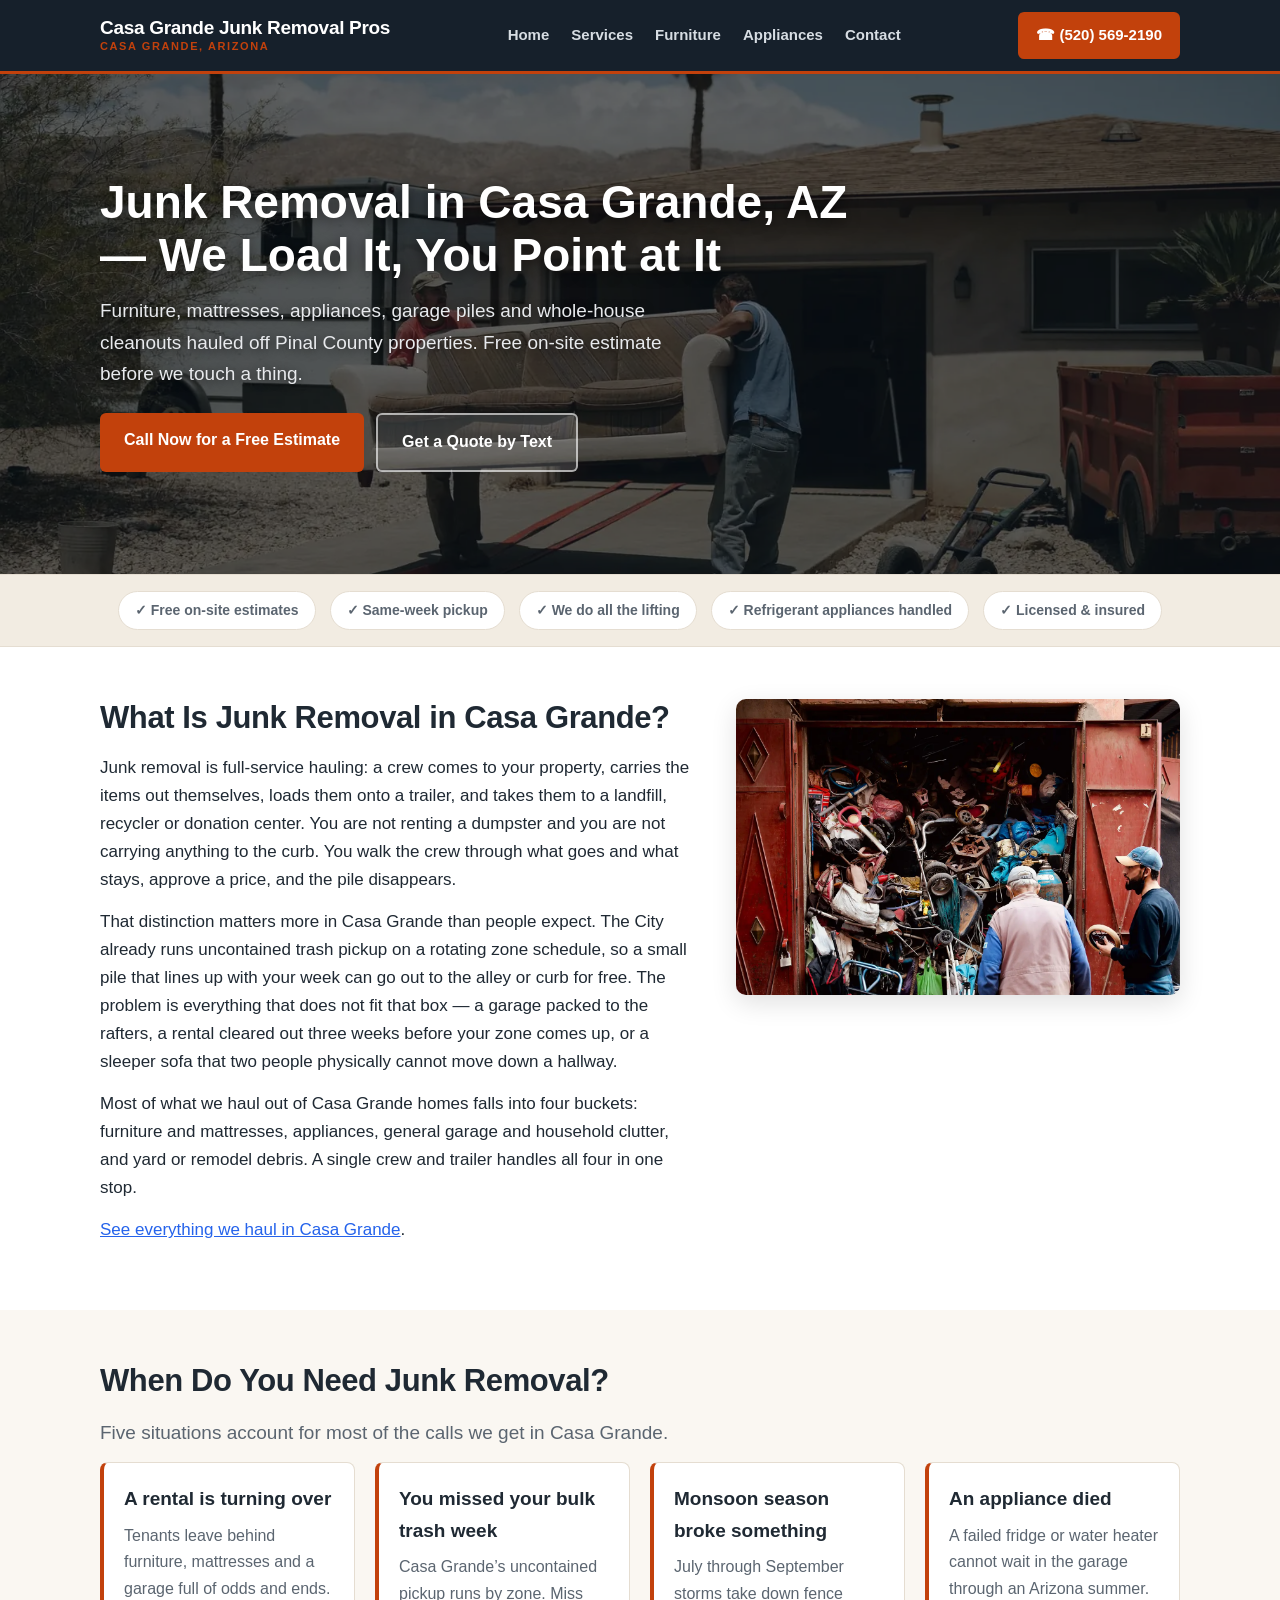
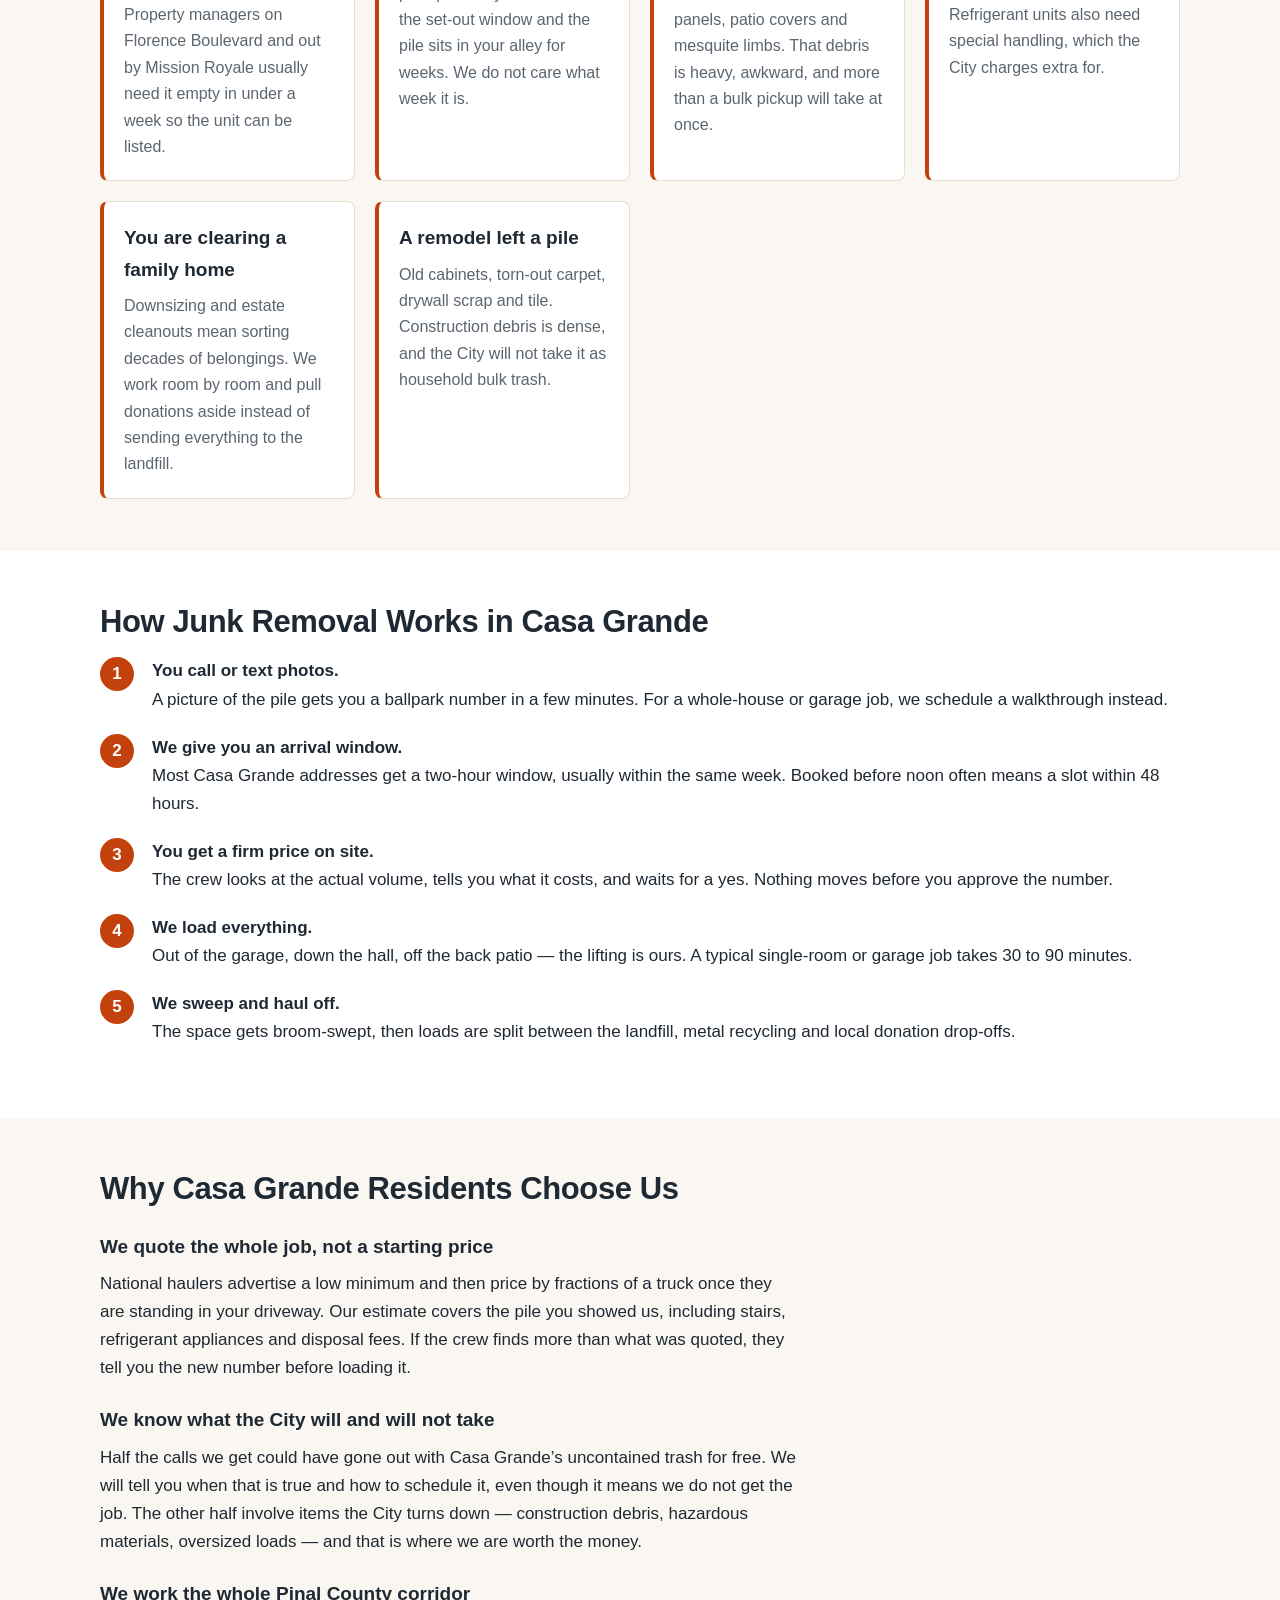
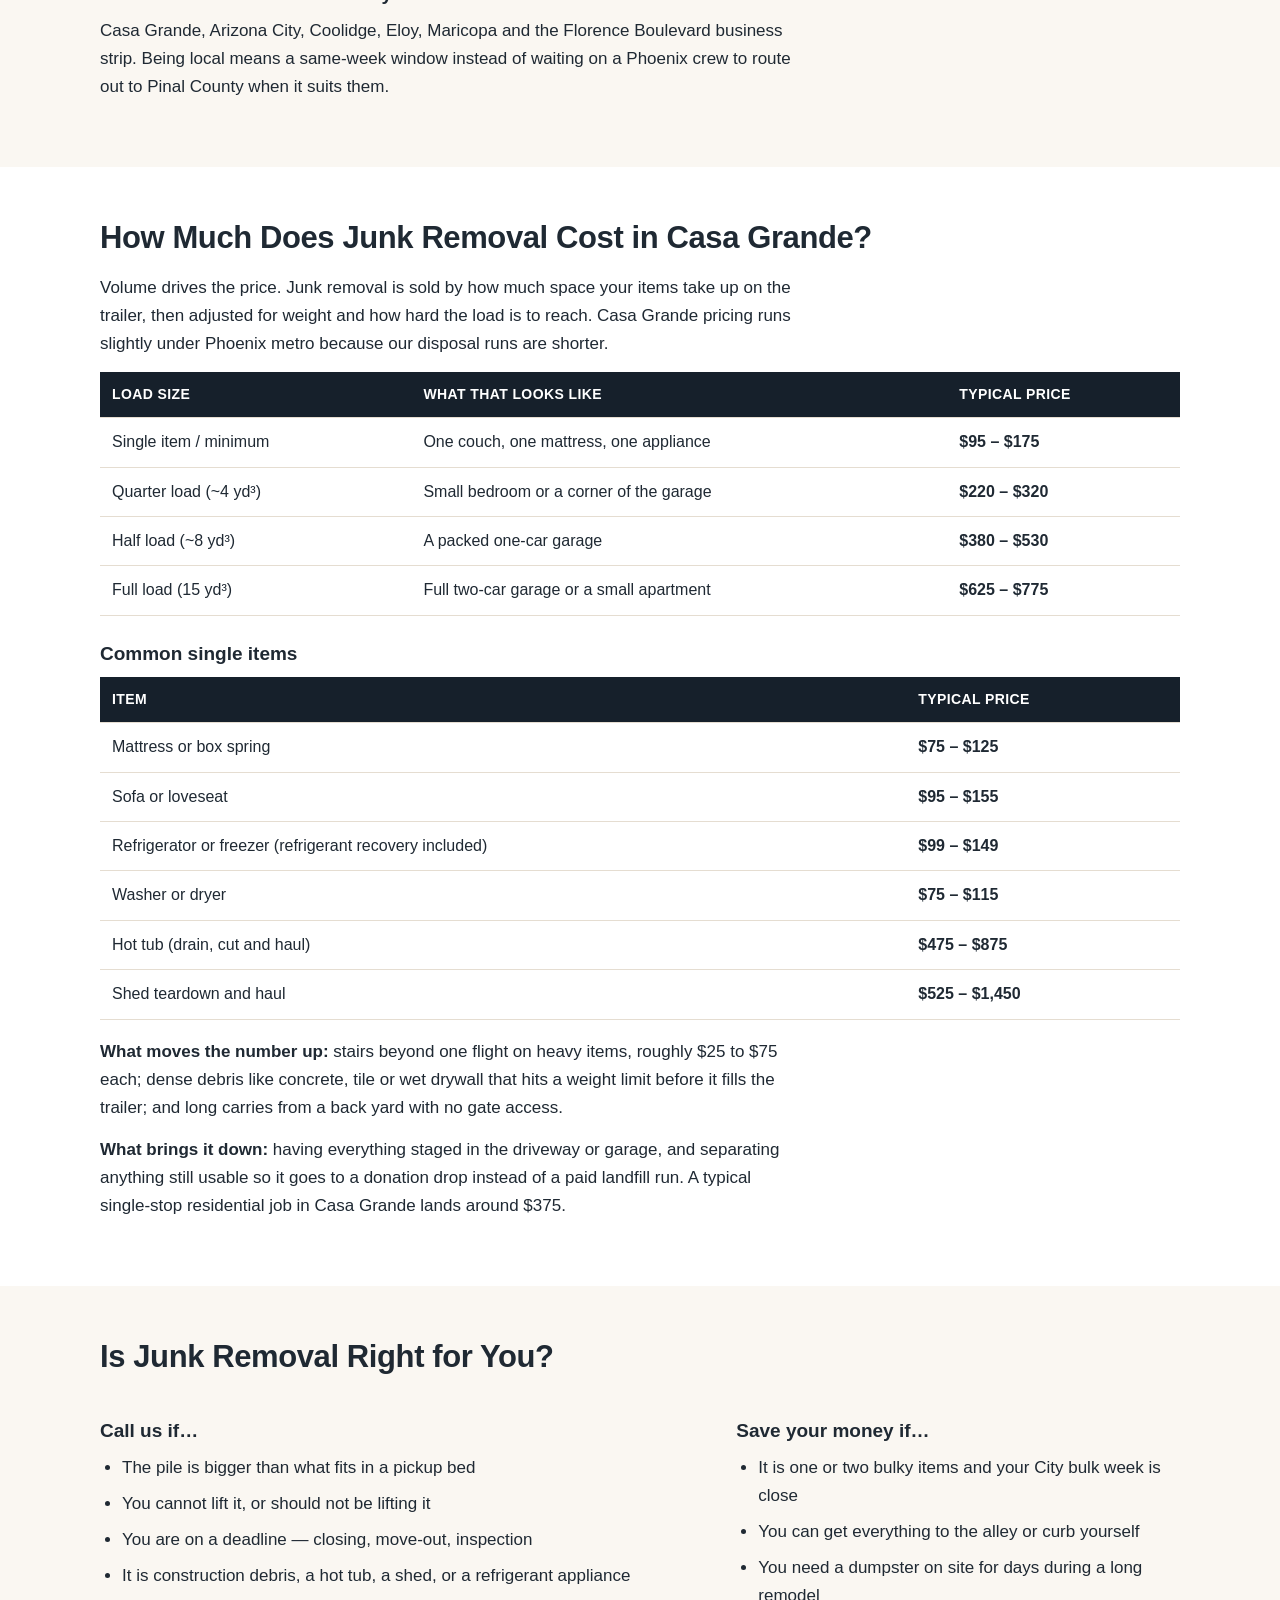
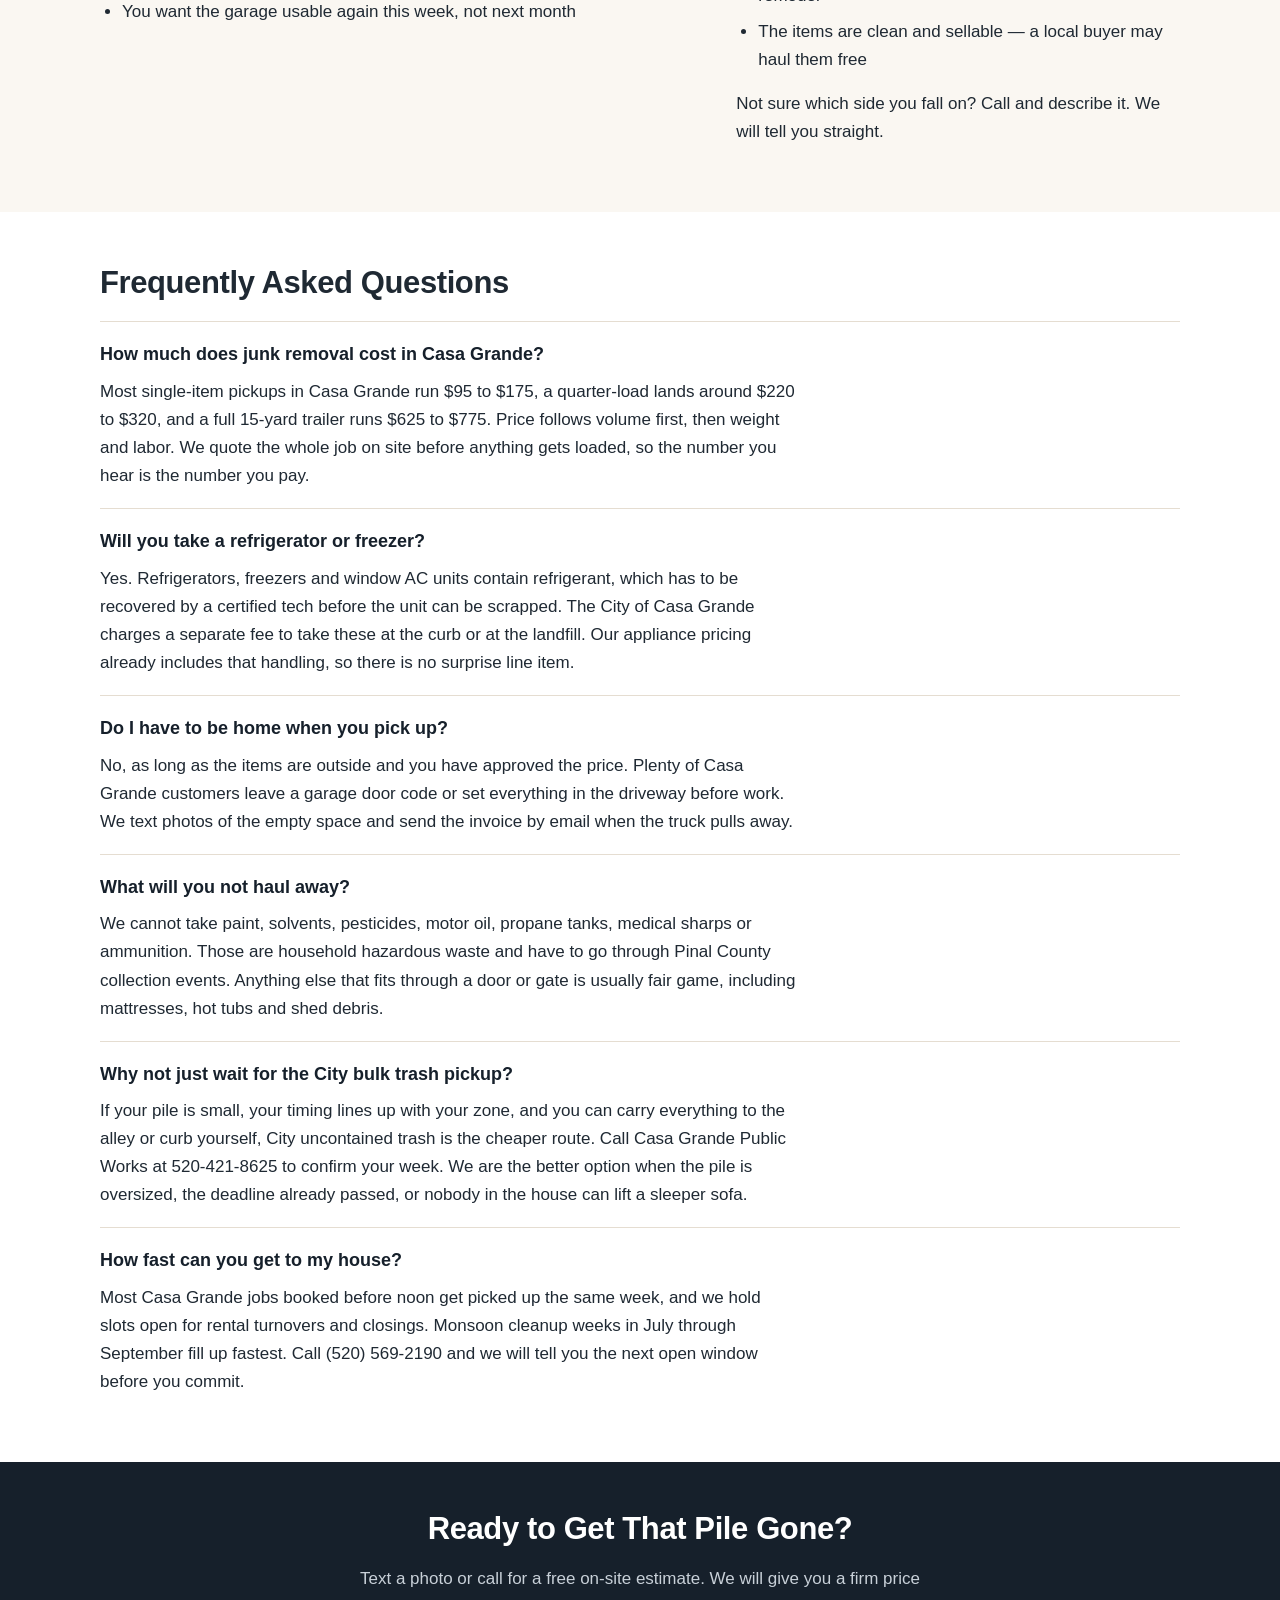
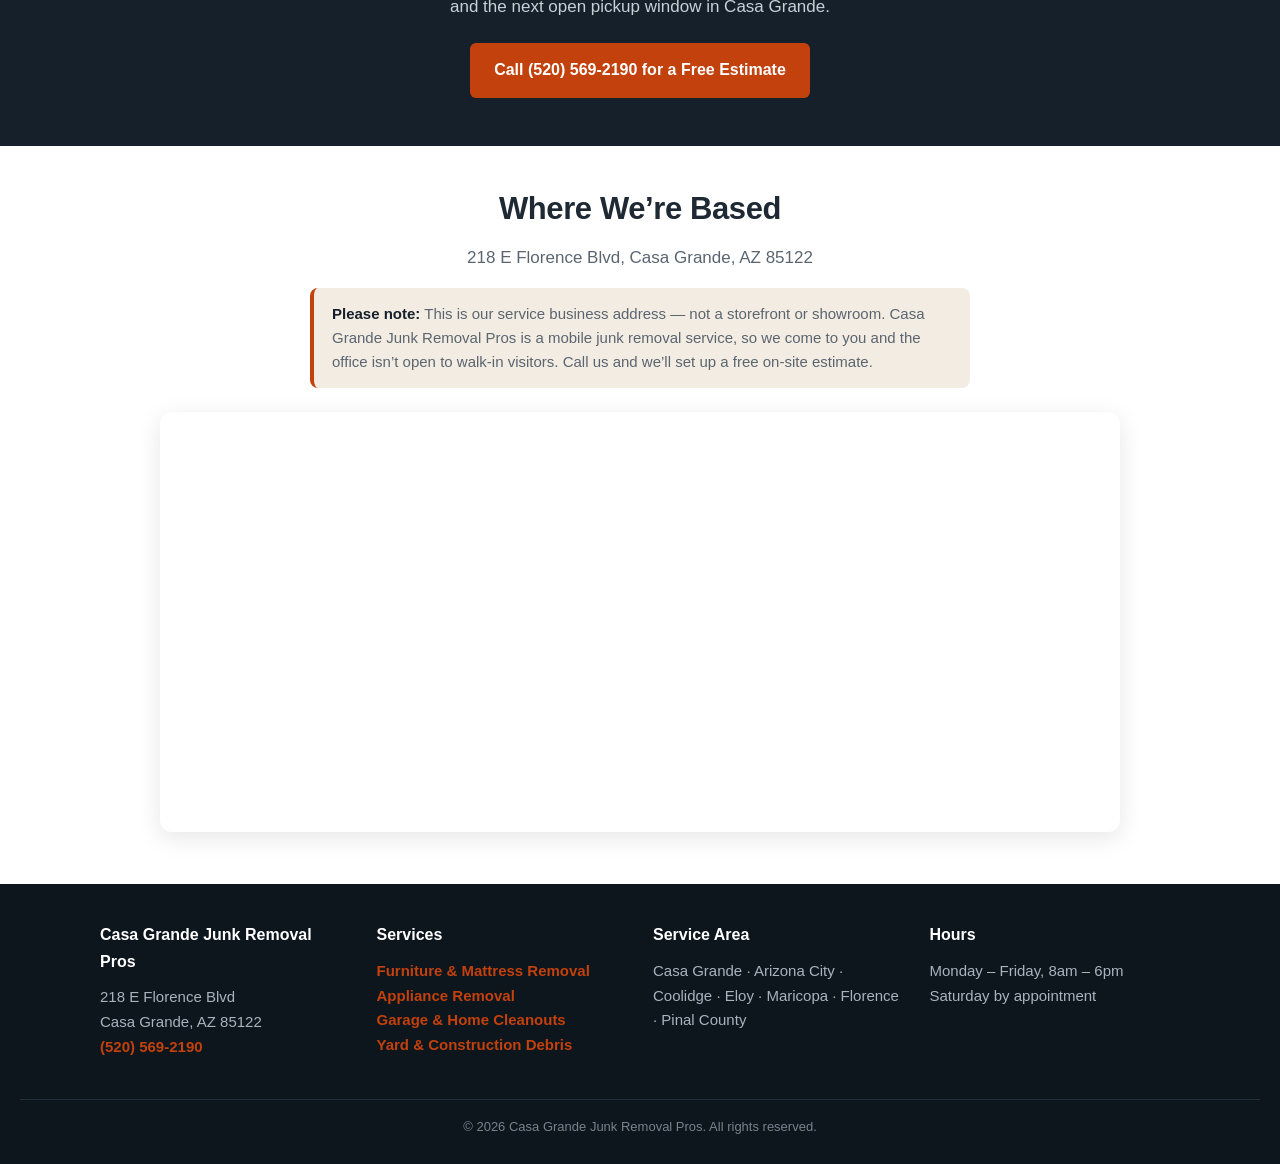
==== index.html @ 21211e2a "Initial site build: junk removal Casa Grande, AZ" ====
<!DOCTYPE html>
<html lang="en">
<head>
<meta charset="utf-8">
<meta name="viewport" content="width=device-width, initial-scale=1">
<title>Junk Removal in Casa Grande, AZ | Same-Week Pickup</title>
<meta name="description" content="Junk removal in Casa Grande, AZ. Furniture, mattresses, appliances and full cleanouts hauled away with free on-site estimates. Call (520) 569-2190.">
<link rel="canonical" href="https://junkremovalcasagrande.com/">
<link rel="stylesheet" href="styles.css">
<script type="application/ld+json">
{"@context":"https://schema.org","@type":"LocalBusiness","name":"Casa Grande Junk Removal Pros","telephone":"(520) 569-2190","address":{"@type":"PostalAddress","streetAddress":"218 E Florence Blvd","addressLocality":"Casa Grande","addressRegion":"AZ","postalCode":"85122","addressCountry":"US"},"areaServed":"Casa Grande, AZ","description":"Junk removal in Casa Grande, AZ","openingHours":"Mo-Fr 08:00-18:00"}
</script>
<script type="application/ld+json">
{"@context":"https://schema.org","@type":"FAQPage","mainEntity":[
{"@type":"Question","name":"How much does junk removal cost in Casa Grande?","acceptedAnswer":{"@type":"Answer","text":"Most single-item pickups in Casa Grande run $95 to $175, a quarter-load lands around $220 to $320, and a full 15-yard trailer runs $625 to $775. Price follows volume first, then weight and labor. We quote the whole job on site before anything gets loaded, so the number you hear is the number you pay."}},
{"@type":"Question","name":"Will you take a refrigerator or freezer?","acceptedAnswer":{"@type":"Answer","text":"Yes. Refrigerators, freezers and window AC units contain refrigerant, which has to be recovered by a certified tech before the unit can be scrapped. The City of Casa Grande charges a separate fee to take these at the curb or at the landfill. Our appliance pricing already includes that handling, so there is no surprise line item."}},
{"@type":"Question","name":"Do I have to be home when you pick up?","acceptedAnswer":{"@type":"Answer","text":"No, as long as the items are outside and you have approved the price. Plenty of Casa Grande customers leave a garage door code or set everything in the driveway before work. We text photos of the empty space and send the invoice by email when the truck pulls away."}},
{"@type":"Question","name":"What will you not haul away?","acceptedAnswer":{"@type":"Answer","text":"We cannot take paint, solvents, pesticides, motor oil, propane tanks, medical sharps or ammunition. Those are household hazardous waste and have to go through Pinal County collection events. Anything else that fits through a door or gate is usually fair game, including mattresses, hot tubs and shed debris."}},
{"@type":"Question","name":"Why not just wait for the City bulk trash pickup?","acceptedAnswer":{"@type":"Answer","text":"If your pile is small, your timing lines up with your zone, and you can carry everything to the alley or curb yourself, City uncontained trash is the cheaper route. Call Casa Grande Public Works at 520-421-8625 to confirm your week. We are the better option when the pile is oversized, the deadline already passed, or nobody in the house can lift a sleeper sofa."}},
{"@type":"Question","name":"How fast can you get to my house?","acceptedAnswer":{"@type":"Answer","text":"Most Casa Grande jobs booked before noon get picked up the same week, and we hold slots open for rental turnovers and closings. Monsoon cleanup weeks in July through September fill up fastest. Call (520) 569-2190 and we will tell you the next open window before you commit."}}
]}
</script>
</head>
<body>

<nav class="nav">
  <div class="nav-in">
    <a class="brand" href="/">Casa Grande Junk Removal Pros<span>Casa Grande, Arizona</span></a>
    <div class="nav-links">
      <a href="/">Home</a>
      <a href="services.html">Services</a>
      <a href="furniture-removal-casa-grande.html">Furniture</a>
      <a href="appliance-removal-casa-grande.html">Appliances</a>
      <a href="contact.html">Contact</a>
    </div>
    <a class="nav-call" href="tel:+15205692190">&#9742; (520) 569-2190</a>
  </div>
</nav>

<div class="hero">
  <img src="junk-removal-casa-grande-hero.webp" alt="Junk removal crew loading a sofa in Casa Grande, AZ" width="1600" height="900">
  <div class="hero-copy">
    <div class="wrap">
      <h1>Junk Removal in Casa Grande, AZ &mdash; We Load It, You Point at It</h1>
      <p>Furniture, mattresses, appliances, garage piles and whole-house cleanouts hauled off Pinal County properties. Free on-site estimate before we touch a thing.</p>
      <div class="hero-btns">
        <a class="btn btn-p" href="tel:+15205692190">Call Now for a Free Estimate</a>
        <a class="btn btn-s" href="contact.html">Get a Quote by Text</a>
      </div>
    </div>
  </div>
</div>

<div class="band">
  <div class="wrap">
    <span class="chip">&#10003; Free on-site estimates</span>
    <span class="chip">&#10003; Same-week pickup</span>
    <span class="chip">&#10003; We do all the lifting</span>
    <span class="chip">&#10003; Refrigerant appliances handled</span>
    <span class="chip">&#10003; Licensed &amp; insured</span>
  </div>
</div>

<section>
  <div class="wrap">
    <div class="split">
      <div>
        <h2>What Is Junk Removal in Casa Grande?</h2>
        <p>Junk removal is full-service hauling: a crew comes to your property, carries the items out themselves, loads them onto a trailer, and takes them to a landfill, recycler or donation center. You are not renting a dumpster and you are not carrying anything to the curb. You walk the crew through what goes and what stays, approve a price, and the pile disappears.</p>
        <p>That distinction matters more in Casa Grande than people expect. The City already runs uncontained trash pickup on a rotating zone schedule, so a small pile that lines up with your week can go out to the alley or curb for free. The problem is everything that does not fit that box &mdash; a garage packed to the rafters, a rental cleared out three weeks before your zone comes up, or a sleeper sofa that two people physically cannot move down a hallway.</p>
        <p>Most of what we haul out of Casa Grande homes falls into four buckets: furniture and mattresses, appliances, general garage and household clutter, and yard or remodel debris. A single crew and trailer handles all four in one stop.</p>
        <p><a href="services.html" style="color: #2563eb; text-decoration: underline;">See everything we haul in Casa Grande</a>.</p>
      </div>
      <img src="junk-hauling-crew-casa-grande.webp" alt="Junk hauling crew clearing stored items in Casa Grande" width="1400" height="933" loading="lazy">
    </div>
  </div>
</section>

<section class="alt">
  <div class="wrap">
    <h2>When Do You Need Junk Removal?</h2>
    <p class="lede">Five situations account for most of the calls we get in Casa Grande.</p>
    <div class="cards">
      <div class="card">
        <h3>A rental is turning over</h3>
        <p>Tenants leave behind furniture, mattresses and a garage full of odds and ends. Property managers on Florence Boulevard and out by Mission Royale usually need it empty in under a week so the unit can be listed.</p>
      </div>
      <div class="card">
        <h3>You missed your bulk trash week</h3>
        <p>Casa Grande&rsquo;s uncontained pickup runs by zone. Miss the set-out window and the pile sits in your alley for weeks. We do not care what week it is.</p>
      </div>
      <div class="card">
        <h3>Monsoon season broke something</h3>
        <p>July through September storms take down fence panels, patio covers and mesquite limbs. That debris is heavy, awkward, and more than a bulk pickup will take at once.</p>
      </div>
      <div class="card">
        <h3>An appliance died</h3>
        <p>A failed fridge or water heater cannot wait in the garage through an Arizona summer. Refrigerant units also need special handling, which the City charges extra for.</p>
      </div>
      <div class="card">
        <h3>You are clearing a family home</h3>
        <p>Downsizing and estate cleanouts mean sorting decades of belongings. We work room by room and pull donations aside instead of sending everything to the landfill.</p>
      </div>
      <div class="card">
        <h3>A remodel left a pile</h3>
        <p>Old cabinets, torn-out carpet, drywall scrap and tile. Construction debris is dense, and the City will not take it as household bulk trash.</p>
      </div>
    </div>
  </div>
</section>

<section>
  <div class="wrap">
    <h2>How Junk Removal Works in Casa Grande</h2>
    <ol class="steps">
      <li><b>You call or text photos.</b> A picture of the pile gets you a ballpark number in a few minutes. For a whole-house or garage job, we schedule a walkthrough instead.</li>
      <li><b>We give you an arrival window.</b> Most Casa Grande addresses get a two-hour window, usually within the same week. Booked before noon often means a slot within 48 hours.</li>
      <li><b>You get a firm price on site.</b> The crew looks at the actual volume, tells you what it costs, and waits for a yes. Nothing moves before you approve the number.</li>
      <li><b>We load everything.</b> Out of the garage, down the hall, off the back patio &mdash; the lifting is ours. A typical single-room or garage job takes 30 to 90 minutes.</li>
      <li><b>We sweep and haul off.</b> The space gets broom-swept, then loads are split between the landfill, metal recycling and local donation drop-offs.</li>
    </ol>
  </div>
</section>

<section class="alt">
  <div class="wrap">
    <h2>Why Casa Grande Residents Choose Us</h2>
    <h3>We quote the whole job, not a starting price</h3>
    <p>National haulers advertise a low minimum and then price by fractions of a truck once they are standing in your driveway. Our estimate covers the pile you showed us, including stairs, refrigerant appliances and disposal fees. If the crew finds more than what was quoted, they tell you the new number before loading it.</p>
    <h3>We know what the City will and will not take</h3>
    <p>Half the calls we get could have gone out with Casa Grande&rsquo;s uncontained trash for free. We will tell you when that is true and how to schedule it, even though it means we do not get the job. The other half involve items the City turns down &mdash; construction debris, hazardous materials, oversized loads &mdash; and that is where we are worth the money.</p>
    <h3>We work the whole Pinal County corridor</h3>
    <p>Casa Grande, Arizona City, Coolidge, Eloy, Maricopa and the Florence Boulevard business strip. Being local means a same-week window instead of waiting on a Phoenix crew to route out to Pinal County when it suits them.</p>
  </div>
</section>

<section>
  <div class="wrap">
    <h2>How Much Does Junk Removal Cost in Casa Grande?</h2>
    <p>Volume drives the price. Junk removal is sold by how much space your items take up on the trailer, then adjusted for weight and how hard the load is to reach. Casa Grande pricing runs slightly under Phoenix metro because our disposal runs are shorter.</p>
    <table class="price">
      <tr><th>Load size</th><th>What that looks like</th><th>Typical price</th></tr>
      <tr><td>Single item / minimum</td><td>One couch, one mattress, one appliance</td><td>$95 &ndash; $175</td></tr>
      <tr><td>Quarter load (~4 yd&sup3;)</td><td>Small bedroom or a corner of the garage</td><td>$220 &ndash; $320</td></tr>
      <tr><td>Half load (~8 yd&sup3;)</td><td>A packed one-car garage</td><td>$380 &ndash; $530</td></tr>
      <tr><td>Full load (15 yd&sup3;)</td><td>Full two-car garage or a small apartment</td><td>$625 &ndash; $775</td></tr>
    </table>
    <h3>Common single items</h3>
    <table class="price">
      <tr><th>Item</th><th>Typical price</th></tr>
      <tr><td>Mattress or box spring</td><td>$75 &ndash; $125</td></tr>
      <tr><td>Sofa or loveseat</td><td>$95 &ndash; $155</td></tr>
      <tr><td>Refrigerator or freezer (refrigerant recovery included)</td><td>$99 &ndash; $149</td></tr>
      <tr><td>Washer or dryer</td><td>$75 &ndash; $115</td></tr>
      <tr><td>Hot tub (drain, cut and haul)</td><td>$475 &ndash; $875</td></tr>
      <tr><td>Shed teardown and haul</td><td>$525 &ndash; $1,450</td></tr>
    </table>
    <p><b>What moves the number up:</b> stairs beyond one flight on heavy items, roughly $25 to $75 each; dense debris like concrete, tile or wet drywall that hits a weight limit before it fills the trailer; and long carries from a back yard with no gate access.</p>
    <p><b>What brings it down:</b> having everything staged in the driveway or garage, and separating anything still usable so it goes to a donation drop instead of a paid landfill run. A typical single-stop residential job in Casa Grande lands around $375.</p>
  </div>
</section>

<section class="alt">
  <div class="wrap">
    <h2>Is Junk Removal Right for You?</h2>
    <div class="split">
      <div>
        <h3>Call us if&hellip;</h3>
        <ul>
          <li>The pile is bigger than what fits in a pickup bed</li>
          <li>You cannot lift it, or should not be lifting it</li>
          <li>You are on a deadline &mdash; closing, move-out, inspection</li>
          <li>It is construction debris, a hot tub, a shed, or a refrigerant appliance</li>
          <li>You want the garage usable again this week, not next month</li>
        </ul>
      </div>
      <div>
        <h3>Save your money if&hellip;</h3>
        <ul>
          <li>It is one or two bulky items and your City bulk week is close</li>
          <li>You can get everything to the alley or curb yourself</li>
          <li>You need a dumpster on site for days during a long remodel</li>
          <li>The items are clean and sellable &mdash; a local buyer may haul them free</li>
        </ul>
        <p>Not sure which side you fall on? Call and describe it. We will tell you straight.</p>
      </div>
    </div>
  </div>
</section>

<section>
  <div class="wrap">
    <h2>Frequently Asked Questions</h2>

    <div class="faq">
      <h3>How much does junk removal cost in Casa Grande?</h3>
      <p>Most single-item pickups in Casa Grande run $95 to $175, a quarter-load lands around $220 to $320, and a full 15-yard trailer runs $625 to $775. Price follows volume first, then weight and labor. We quote the whole job on site before anything gets loaded, so the number you hear is the number you pay.</p>
    </div>

    <div class="faq">
      <h3>Will you take a refrigerator or freezer?</h3>
      <p>Yes. Refrigerators, freezers and window AC units contain refrigerant, which has to be recovered by a certified tech before the unit can be scrapped. The City of Casa Grande charges a separate fee to take these at the curb or at the landfill. Our appliance pricing already includes that handling, so there is no surprise line item.</p>
    </div>

    <div class="faq">
      <h3>Do I have to be home when you pick up?</h3>
      <p>No, as long as the items are outside and you have approved the price. Plenty of Casa Grande customers leave a garage door code or set everything in the driveway before work. We text photos of the empty space and send the invoice by email when the truck pulls away.</p>
    </div>

    <div class="faq">
      <h3>What will you not haul away?</h3>
      <p>We cannot take paint, solvents, pesticides, motor oil, propane tanks, medical sharps or ammunition. Those are household hazardous waste and have to go through Pinal County collection events. Anything else that fits through a door or gate is usually fair game, including mattresses, hot tubs and shed debris.</p>
    </div>

    <div class="faq">
      <h3>Why not just wait for the City bulk trash pickup?</h3>
      <p>If your pile is small, your timing lines up with your zone, and you can carry everything to the alley or curb yourself, City uncontained trash is the cheaper route. Call Casa Grande Public Works at 520-421-8625 to confirm your week. We are the better option when the pile is oversized, the deadline already passed, or nobody in the house can lift a sleeper sofa.</p>
    </div>

    <div class="faq">
      <h3>How fast can you get to my house?</h3>
      <p>Most Casa Grande jobs booked before noon get picked up the same week, and we hold slots open for rental turnovers and closings. Monsoon cleanup weeks in July through September fill up fastest. Call (520) 569-2190 and we will tell you the next open window before you commit.</p>
    </div>
  </div>
</section>

<div class="cta">
  <h2>Ready to Get That Pile Gone?</h2>
  <p>Text a photo or call for a free on-site estimate. We will give you a firm price and the next open pickup window in Casa Grande.</p>
  <a class="btn btn-p" href="tel:+15205692190">Call (520) 569-2190 for a Free Estimate</a>
</div>

<!-- MAP / LOCATION -->
<section style="padding-top:44px;">
  <div class="wrap" style="text-align:center;">
    <h2>Where We&rsquo;re Based</h2>
    <p style="color:#5b6570;margin:0 auto 16px;">218 E Florence Blvd, Casa Grande, AZ 85122</p>
    <p class="note"><strong style="color:#16202b;">Please note:</strong> This is our service business address &mdash; not a storefront or showroom. Casa Grande Junk Removal Pros is a mobile junk removal service, so we come to you and the office isn&rsquo;t open to walk-in visitors. Call us and we&rsquo;ll set up a free on-site estimate.</p>
    <div class="mapbox">
      <iframe title="Map to Casa Grande Junk Removal Pros service address, 218 E Florence Blvd, Casa Grande, AZ 85122" src="https://www.google.com/maps?q=218%20E%20Florence%20Blvd%2C%20Casa%20Grande%2C%20AZ%2085122&amp;output=embed" width="100%" height="420" style="border:0; display:block;" loading="lazy" referrerpolicy="no-referrer-when-downgrade" allowfullscreen></iframe>
    </div>
  </div>
</section>

<!-- FOOTER -->
<footer>
  <div class="wrap">
    <div>
      <h4>Casa Grande Junk Removal Pros</h4>
      <p>218 E Florence Blvd<br>Casa Grande, AZ 85122<br><a href="tel:+15205692190">(520) 569-2190</a></p>
    </div>
    <div>
      <h4>Services</h4>
      <p><a href="furniture-removal-casa-grande.html">Furniture &amp; Mattress Removal</a><br>
      <a href="appliance-removal-casa-grande.html">Appliance Removal</a><br>
      <a href="garage-cleanout-casa-grande.html">Garage &amp; Home Cleanouts</a><br>
      <a href="yard-debris-removal-casa-grande.html">Yard &amp; Construction Debris</a></p>
    </div>
    <div>
      <h4>Service Area</h4>
      <p>Casa Grande &middot; Arizona City &middot; Coolidge &middot; Eloy &middot; Maricopa &middot; Florence &middot; Pinal County</p>
    </div>
    <div>
      <h4>Hours</h4>
      <p>Monday &ndash; Friday, 8am &ndash; 6pm<br>Saturday by appointment</p>
    </div>
  </div>
  <div class="copy">&copy; 2026 Casa Grande Junk Removal Pros. All rights reserved.</div>
</footer>

</body>
</html>
---- styles.css ----
:root{
  --ink:#16202b; --ink-2:#0d151d; --sand:#faf7f2; --sand-2:#f2ece2;
  --rust:#c2410c; --rust-dk:#9a3412; --sage:#4d7c0f;
  --text:#1f2933; --muted:#5b6570; --line:#e5ddd1; --white:#fff;
}
*{box-sizing:border-box;margin:0;padding:0}
html{scroll-behavior:auto}
body{font-family:"Segoe UI",Roboto,-apple-system,Helvetica,Arial,sans-serif;color:var(--text);background:var(--white);line-height:1.65;font-size:17px}
img{max-width:100%;height:auto;display:block}
a{color:inherit}
.wrap{max-width:1120px;margin:0 auto;padding:0 20px}

/* NAV */
.nav{position:sticky;top:0;z-index:50;background:var(--ink);border-bottom:3px solid var(--rust)}
.nav-in{max-width:1120px;margin:0 auto;padding:12px 20px;display:flex;align-items:center;justify-content:space-between;gap:16px;flex-wrap:wrap}
.brand{color:#fff;font-weight:800;font-size:19px;letter-spacing:-.3px;text-decoration:none;line-height:1.2}
.brand span{color:var(--rust);display:block;font-size:11px;font-weight:600;letter-spacing:1.6px;text-transform:uppercase}
.nav-links{display:flex;gap:22px;flex-wrap:wrap}
.nav-links a{color:#d7dde3;text-decoration:none;font-size:15px;font-weight:600}
.nav-links a:hover{color:var(--rust)}
.nav-call{background:var(--rust);color:#fff;text-decoration:none;font-weight:800;padding:11px 18px;border-radius:6px;font-size:15px;white-space:nowrap}

/* HERO */
.hero{position:relative;background:var(--ink-2);overflow:hidden}
.hero>img{position:absolute;inset:0;width:100%;height:100%;object-fit:cover;opacity:.40}
.hero-copy{position:relative;z-index:1;display:flex;align-items:center;min-height:clamp(340px,42vw,500px);padding:44px 0}
.hero-copy .wrap{width:100%}
.hero h1{color:#fff;font-size:clamp(28px,4.6vw,46px);line-height:1.15;font-weight:800;max-width:760px;text-shadow:0 2px 14px rgba(0,0,0,.6)}
.hero p{color:#e8eaed;font-size:clamp(16px,2vw,19px);max-width:620px;margin-top:14px;text-shadow:0 2px 10px rgba(0,0,0,.6)}
.hero-btns{margin-top:24px;display:flex;gap:12px;flex-wrap:wrap}
.btn{display:inline-block;text-decoration:none;font-weight:800;padding:14px 24px;border-radius:6px;font-size:16px}
.btn-p{background:var(--rust);color:#fff}
.btn-s{background:rgba(255,255,255,.14);color:#fff;border:2px solid rgba(255,255,255,.6)}

/* BANDS */
.band{background:var(--sand-2);border-top:1px solid var(--line);border-bottom:1px solid var(--line)}
.band .wrap{display:flex;gap:14px;flex-wrap:wrap;justify-content:center;padding:16px 20px}
.chip{background:#fff;border:1px solid var(--line);border-radius:20px;padding:7px 16px;font-size:14px;font-weight:600;color:var(--muted)}

section{padding:52px 0}
section.alt{background:var(--sand)}
h2{font-size:clamp(23px,3vw,31px);font-weight:800;line-height:1.25;margin-bottom:16px;letter-spacing:-.4px}
h3{font-size:19px;font-weight:700;margin:22px 0 8px}
p{margin-bottom:14px;max-width:74ch}
ul{margin:0 0 16px 22px}
li{margin-bottom:8px}
.lede{font-size:19px;color:var(--muted)}

.split{display:grid;grid-template-columns:1.15fr .85fr;gap:36px;align-items:start}
.split img{border-radius:10px;box-shadow:0 8px 26px rgba(0,0,0,.12)}

.cards{display:grid;grid-template-columns:repeat(auto-fit,minmax(255px,1fr));gap:20px;margin-top:8px}
.card{background:#fff;border:1px solid var(--line);border-left:4px solid var(--rust);border-radius:8px;padding:20px}
.card h3{margin-top:0}
.card p{margin-bottom:0;font-size:16px;color:var(--muted)}

.steps{counter-reset:s;list-style:none;margin:0}
.steps li{counter-increment:s;position:relative;padding-left:52px;margin-bottom:20px}
.steps li::before{content:counter(s);position:absolute;left:0;top:0;width:34px;height:34px;background:var(--rust);color:#fff;border-radius:50%;display:flex;align-items:center;justify-content:center;font-weight:800}
.steps b{display:block;font-size:17px}

table.price{width:100%;border-collapse:collapse;margin:8px 0 18px;font-size:16px}
table.price th,table.price td{text-align:left;padding:11px 12px;border-bottom:1px solid var(--line)}
table.price th{background:var(--ink);color:#fff;font-size:14px;letter-spacing:.4px;text-transform:uppercase}
table.price td:last-child{font-weight:700;white-space:nowrap}

.faq{border-top:1px solid var(--line);padding-top:18px;margin-top:18px}
.faq h3{margin-top:0;font-size:18px;color:var(--ink)}

.cta{background:var(--ink);color:#fff;text-align:center;padding:48px 20px}
.cta h2{color:#fff}
.cta p{color:#c8d0d8;margin:0 auto 22px;max-width:60ch}

form label{display:block;font-weight:700;font-size:15px;margin-bottom:5px}
form input,form select,form textarea{width:100%;padding:11px 13px;border:1px solid #c9d0d8;border-radius:6px;font-size:16px;font-family:inherit;margin-bottom:15px;background:#fff}
form textarea{min-height:120px;resize:vertical}
form button{background:var(--rust);color:#fff;border:0;padding:14px 26px;border-radius:6px;font-weight:800;font-size:16px;cursor:pointer;width:100%}

.note{max-width:660px;margin:0 auto 24px;padding:14px 18px;background:var(--sand-2);border-left:4px solid var(--rust);border-radius:8px;font-size:15px;color:var(--muted);line-height:1.6;text-align:left}
.mapbox{border-radius:12px;overflow:hidden;box-shadow:0 6px 24px rgba(0,0,0,.10);max-width:960px;margin:0 auto}

footer{background:var(--ink-2);color:#aab3bd;padding:38px 20px 26px;font-size:15px}
footer .wrap{display:grid;grid-template-columns:repeat(auto-fit,minmax(230px,1fr));gap:26px}
footer h4{color:#fff;font-size:16px;margin-bottom:10px}
footer a{color:var(--rust);text-decoration:none;font-weight:700}
.copy{border-top:1px solid #22303d;margin-top:26px;padding-top:16px;text-align:center;font-size:13px;color:#79838d}

@media(max-width:820px){
  .hero-copy{padding:34px 0}
  .hero h1{font-size:26px}
  .hero-btns .btn{width:100%;text-align:center}
  .split{grid-template-columns:1fr}
  .nav-links{order:3;width:100%;justify-content:center;gap:16px}
  body{font-size:16px}
}
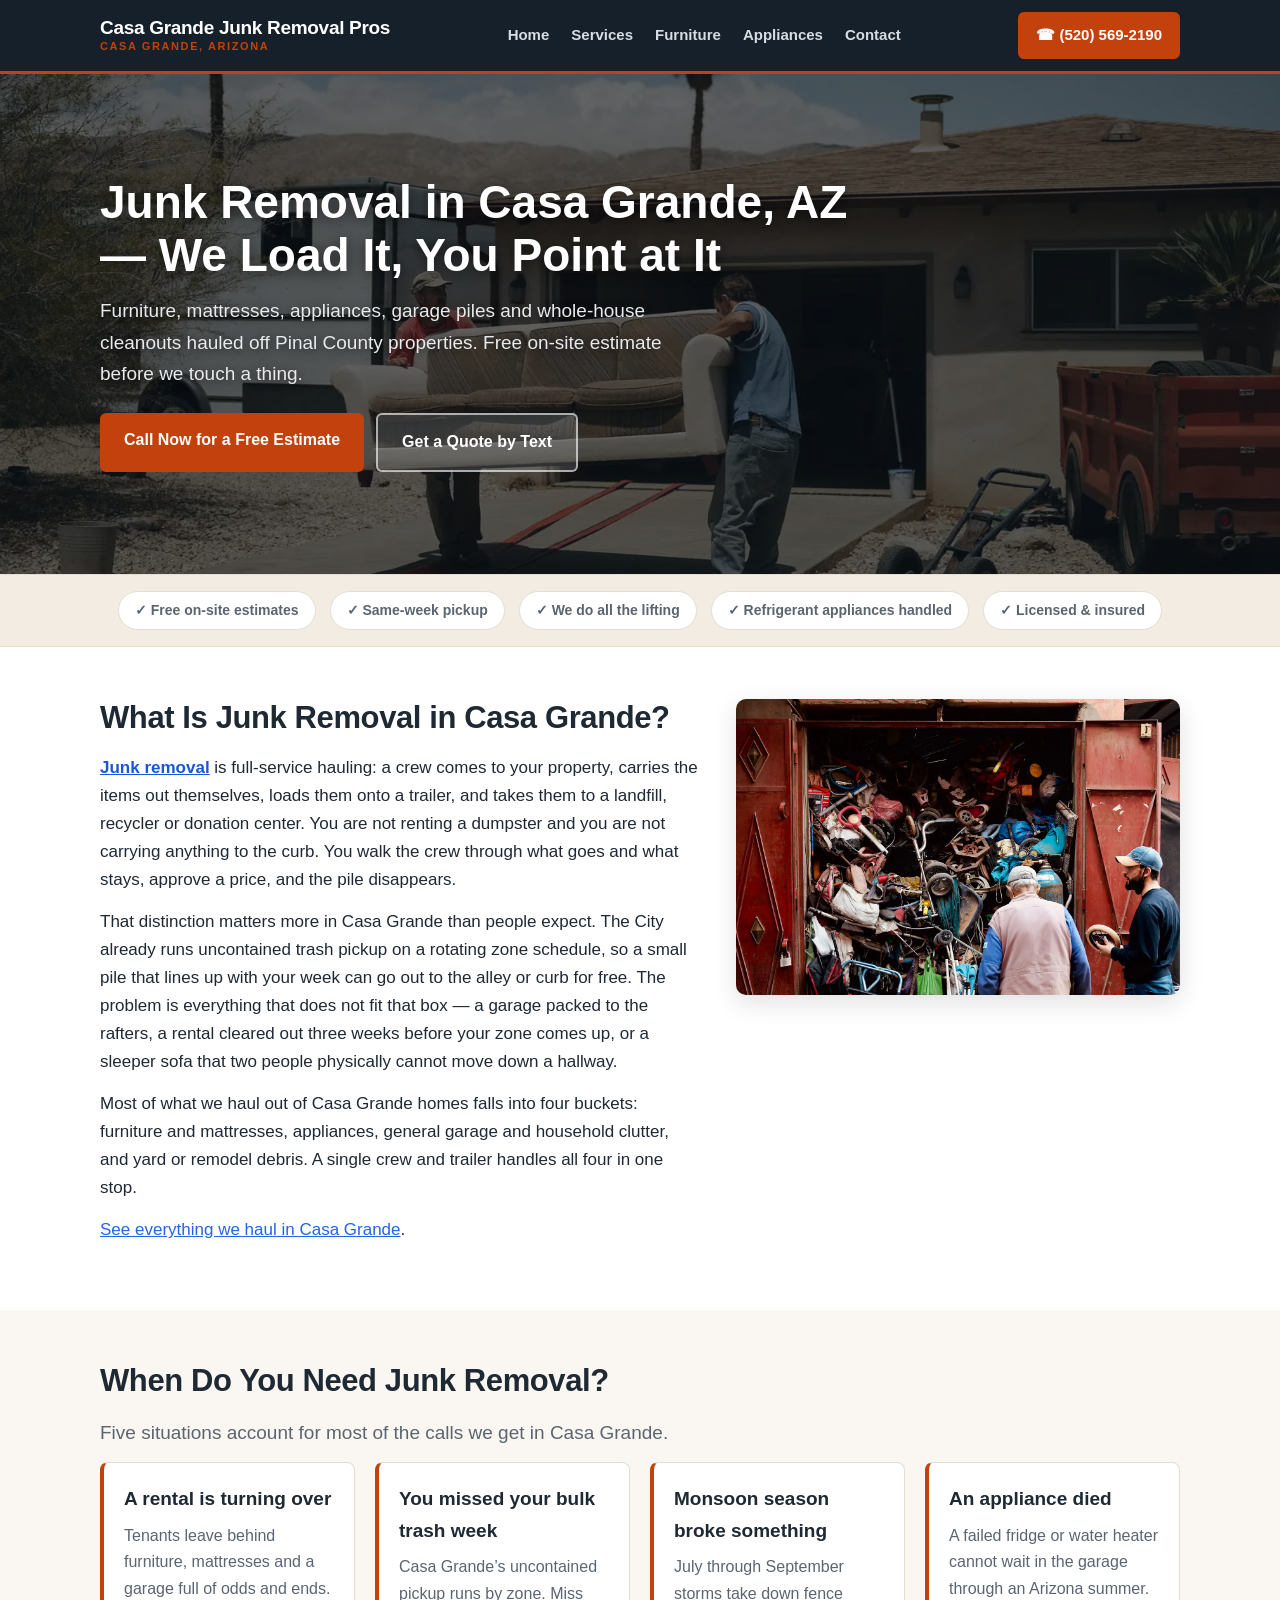
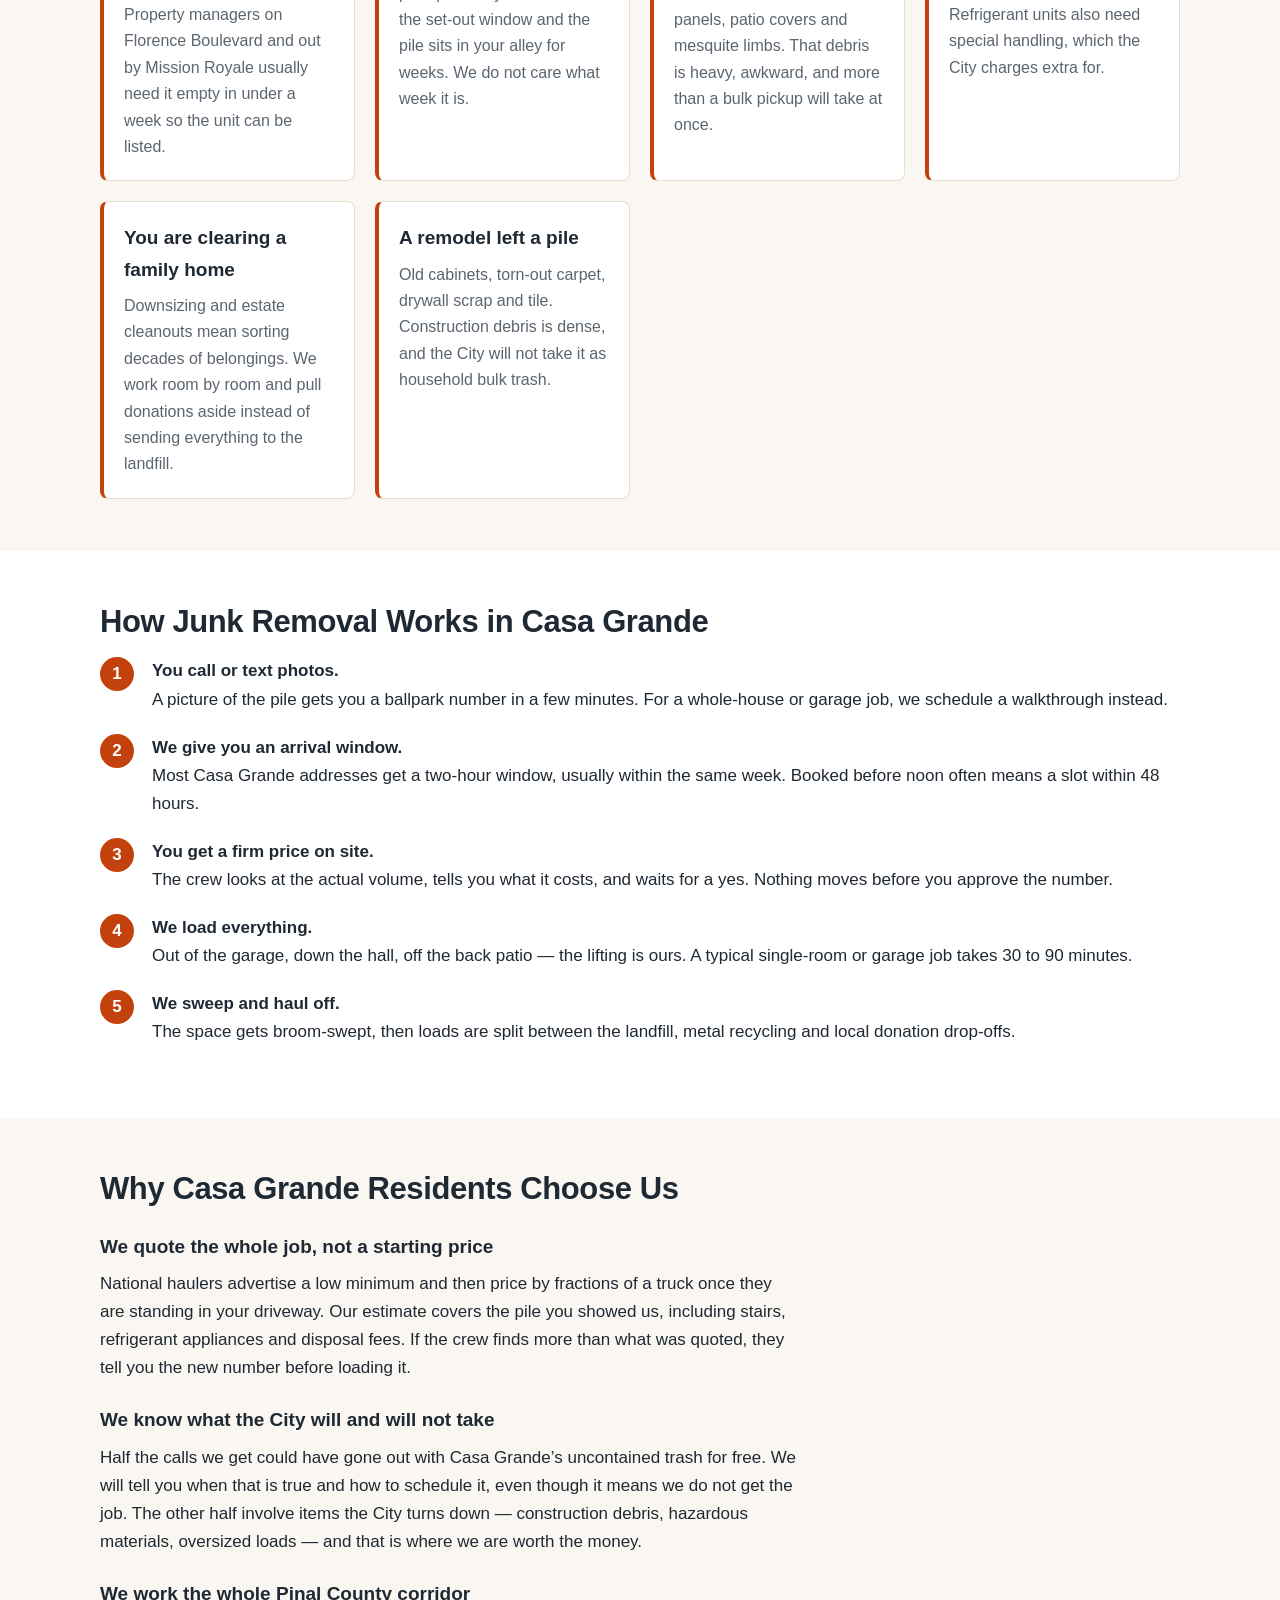
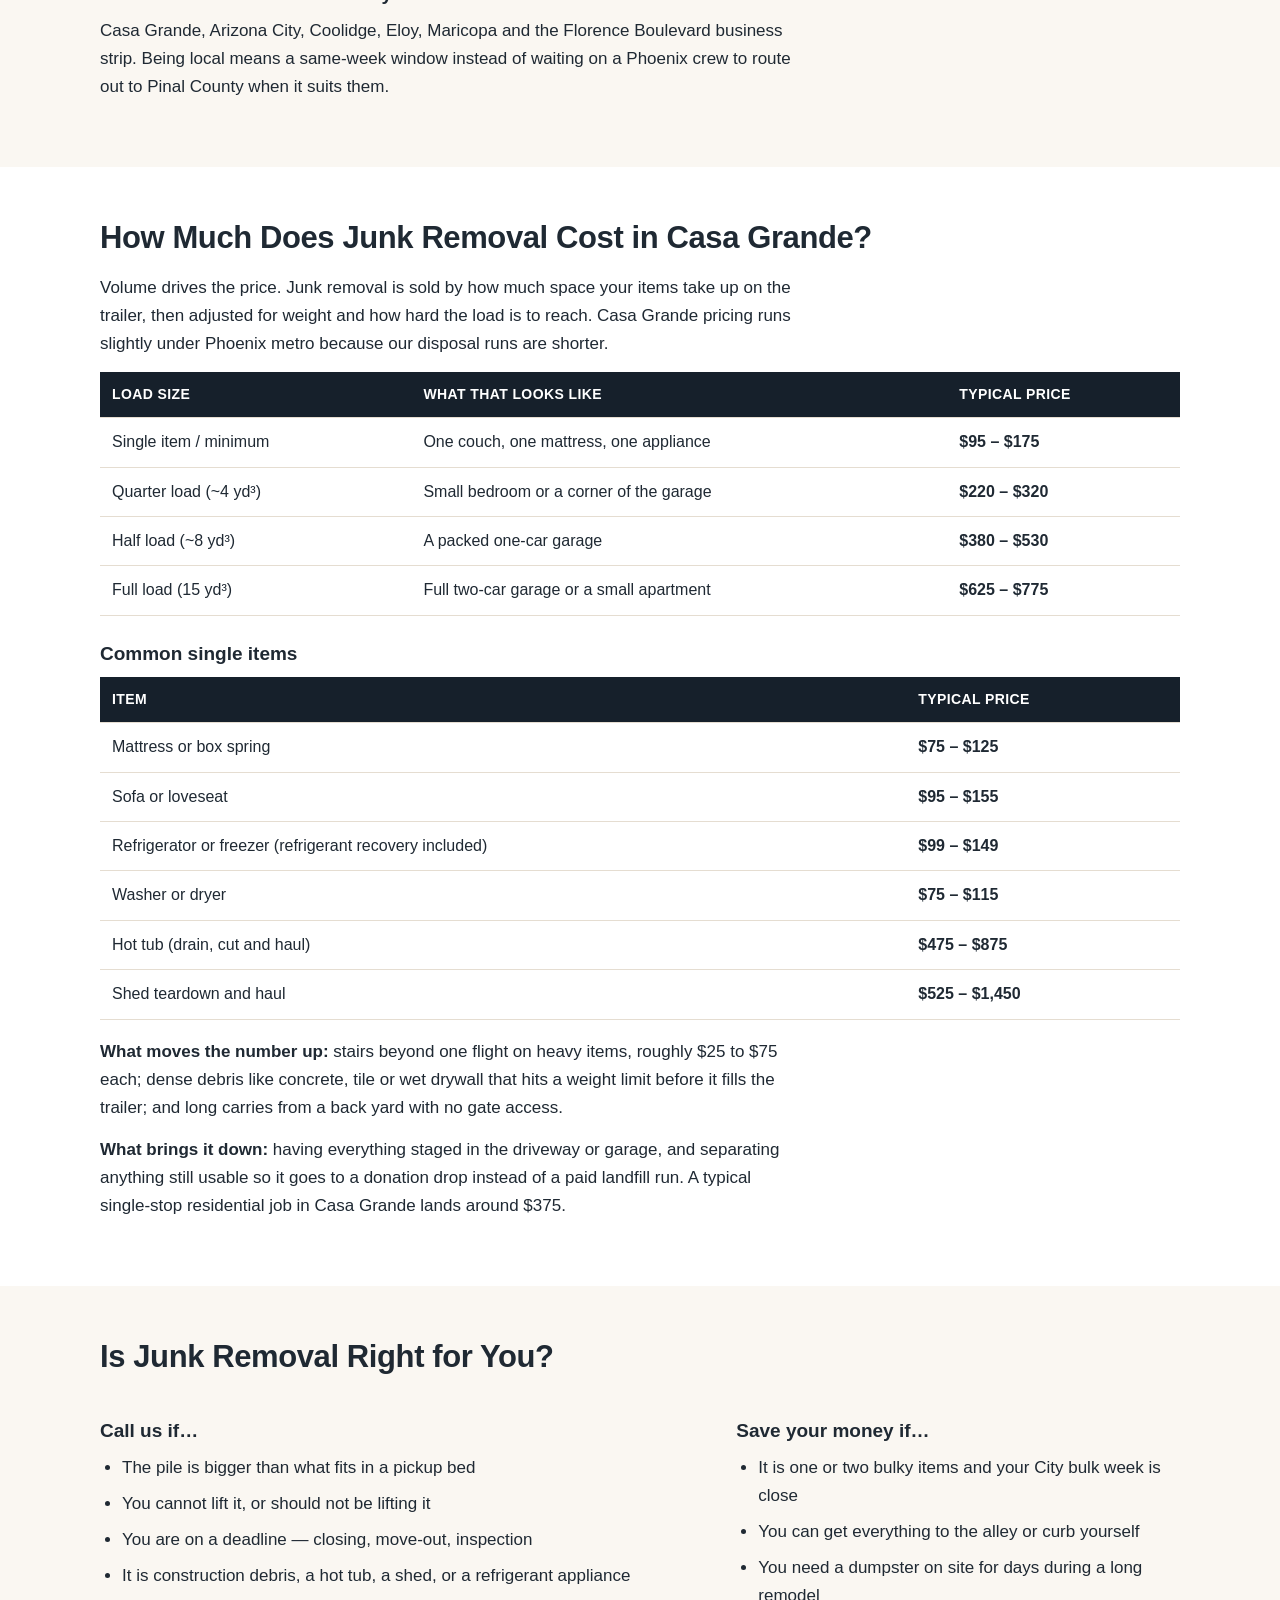
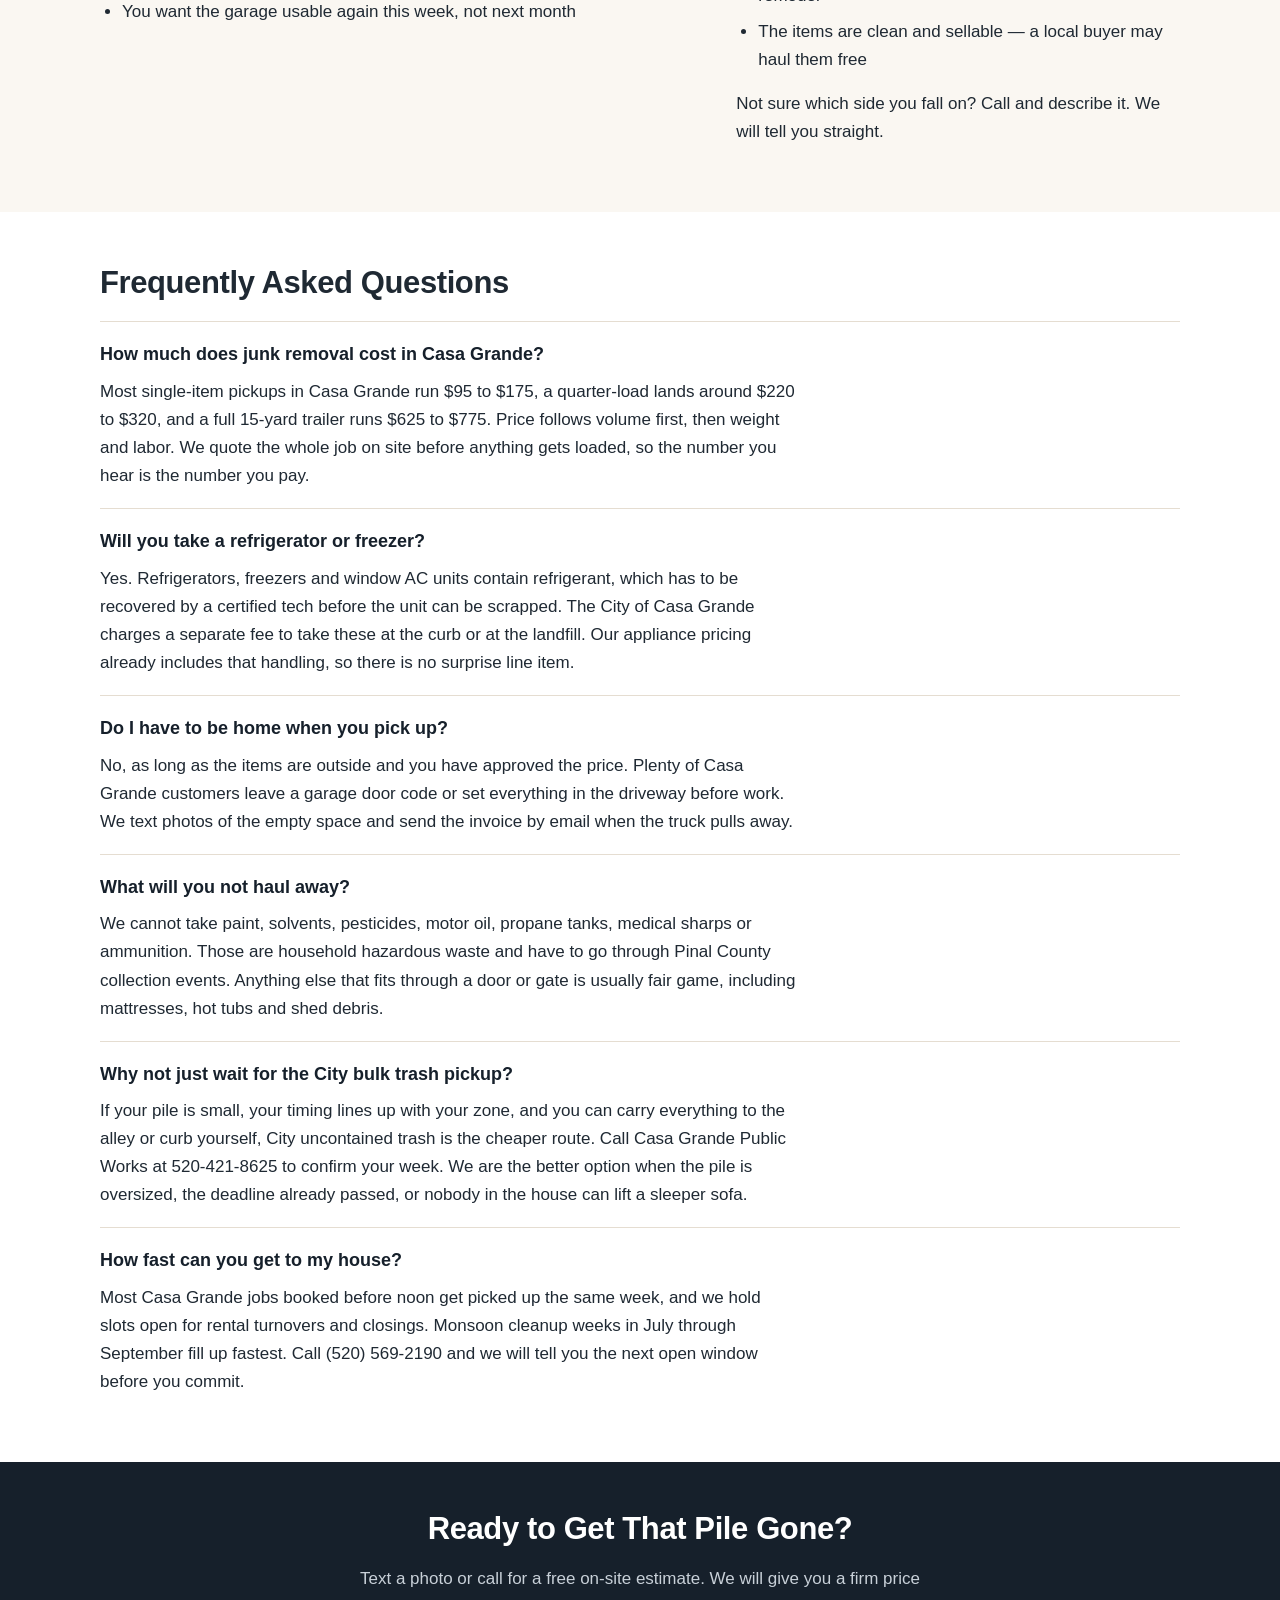
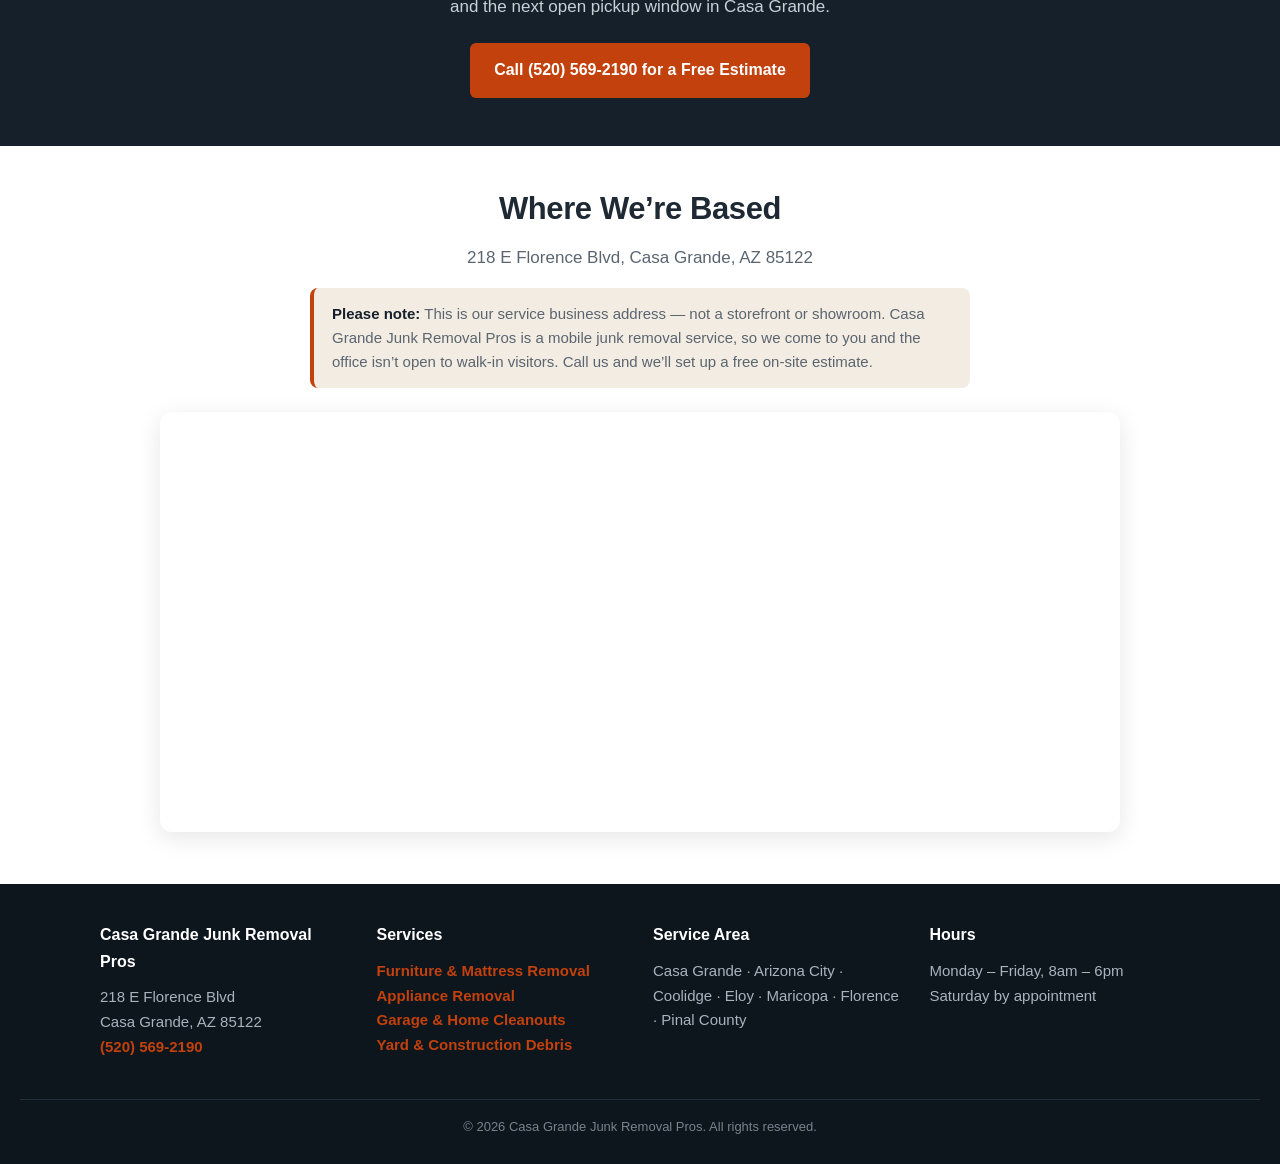
==== commit 1b587c88: "Link junk removal body text to junkremovalcoconutcreek.com" ====
--- a/index.html
+++ b/index.html
@@ -66,7 +66,7 @@
     <div class="split">
       <div>
         <h2>What Is Junk Removal in Casa Grande?</h2>
-        <p>Junk removal is full-service hauling: a crew comes to your property, carries the items out themselves, loads them onto a trailer, and takes them to a landfill, recycler or donation center. You are not renting a dumpster and you are not carrying anything to the curb. You walk the crew through what goes and what stays, approve a price, and the pile disappears.</p>
+        <p><a href="https://www.junkremovalcoconutcreek.com/" style="color:#1a56db;text-decoration:underline;font-weight:600;">Junk removal</a> is full-service hauling: a crew comes to your property, carries the items out themselves, loads them onto a trailer, and takes them to a landfill, recycler or donation center. You are not renting a dumpster and you are not carrying anything to the curb. You walk the crew through what goes and what stays, approve a price, and the pile disappears.</p>
         <p>That distinction matters more in Casa Grande than people expect. The City already runs uncontained trash pickup on a rotating zone schedule, so a small pile that lines up with your week can go out to the alley or curb for free. The problem is everything that does not fit that box &mdash; a garage packed to the rafters, a rental cleared out three weeks before your zone comes up, or a sleeper sofa that two people physically cannot move down a hallway.</p>
         <p>Most of what we haul out of Casa Grande homes falls into four buckets: furniture and mattresses, appliances, general garage and household clutter, and yard or remodel debris. A single crew and trailer handles all four in one stop.</p>
         <p><a href="services.html" style="color: #2563eb; text-decoration: underline;">See everything we haul in Casa Grande</a>.</p>
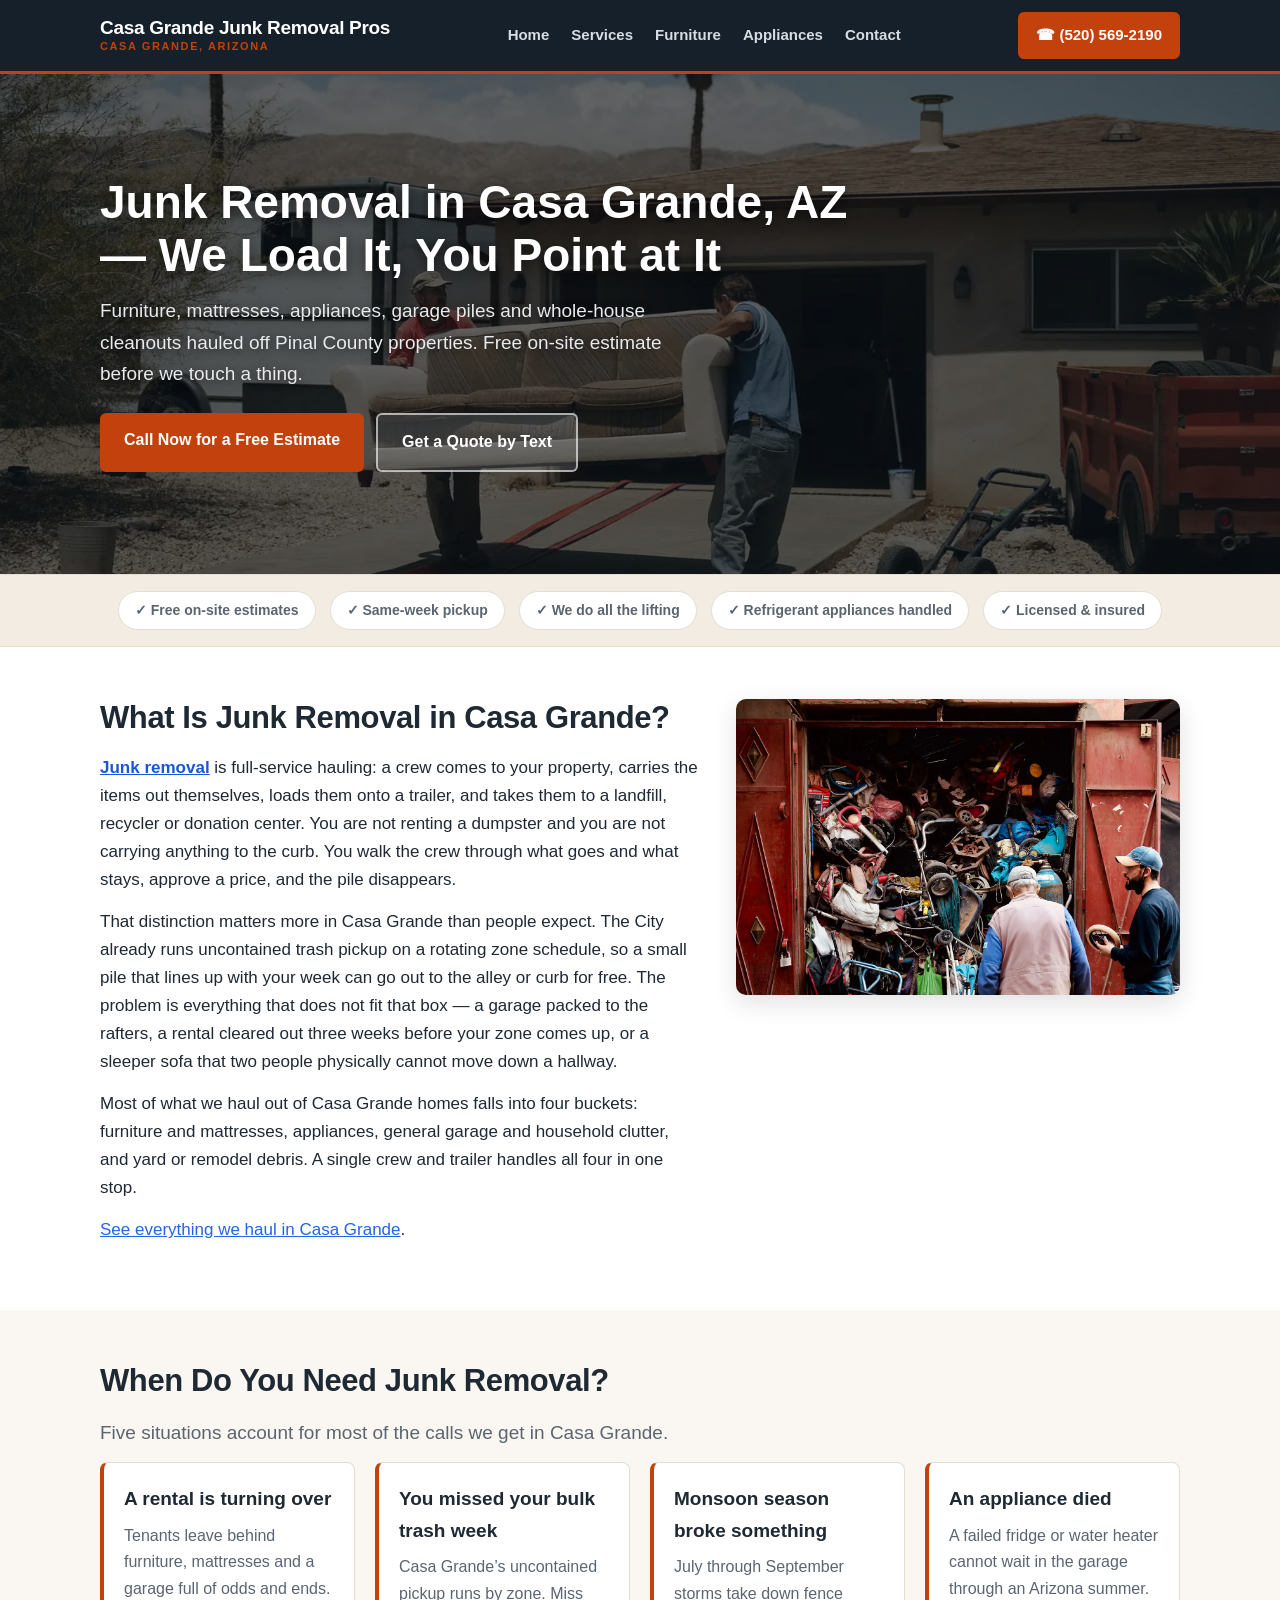
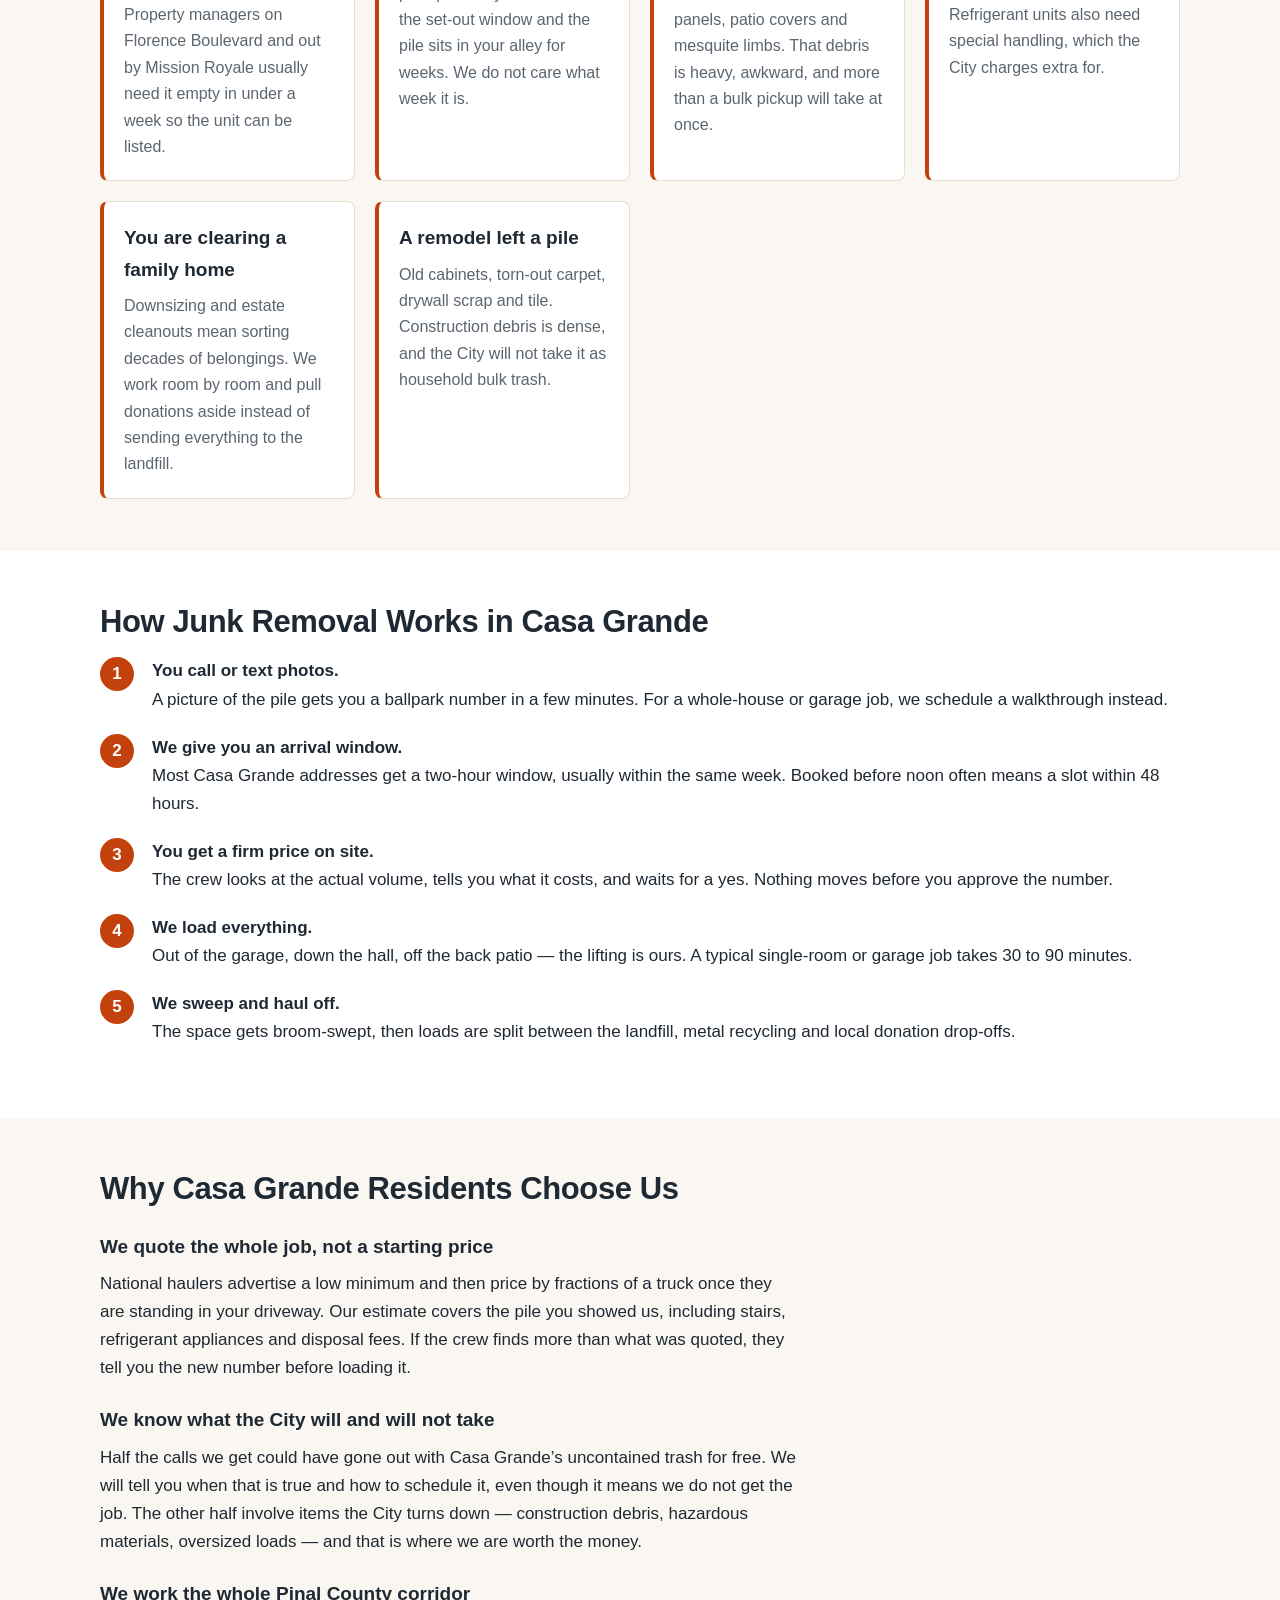
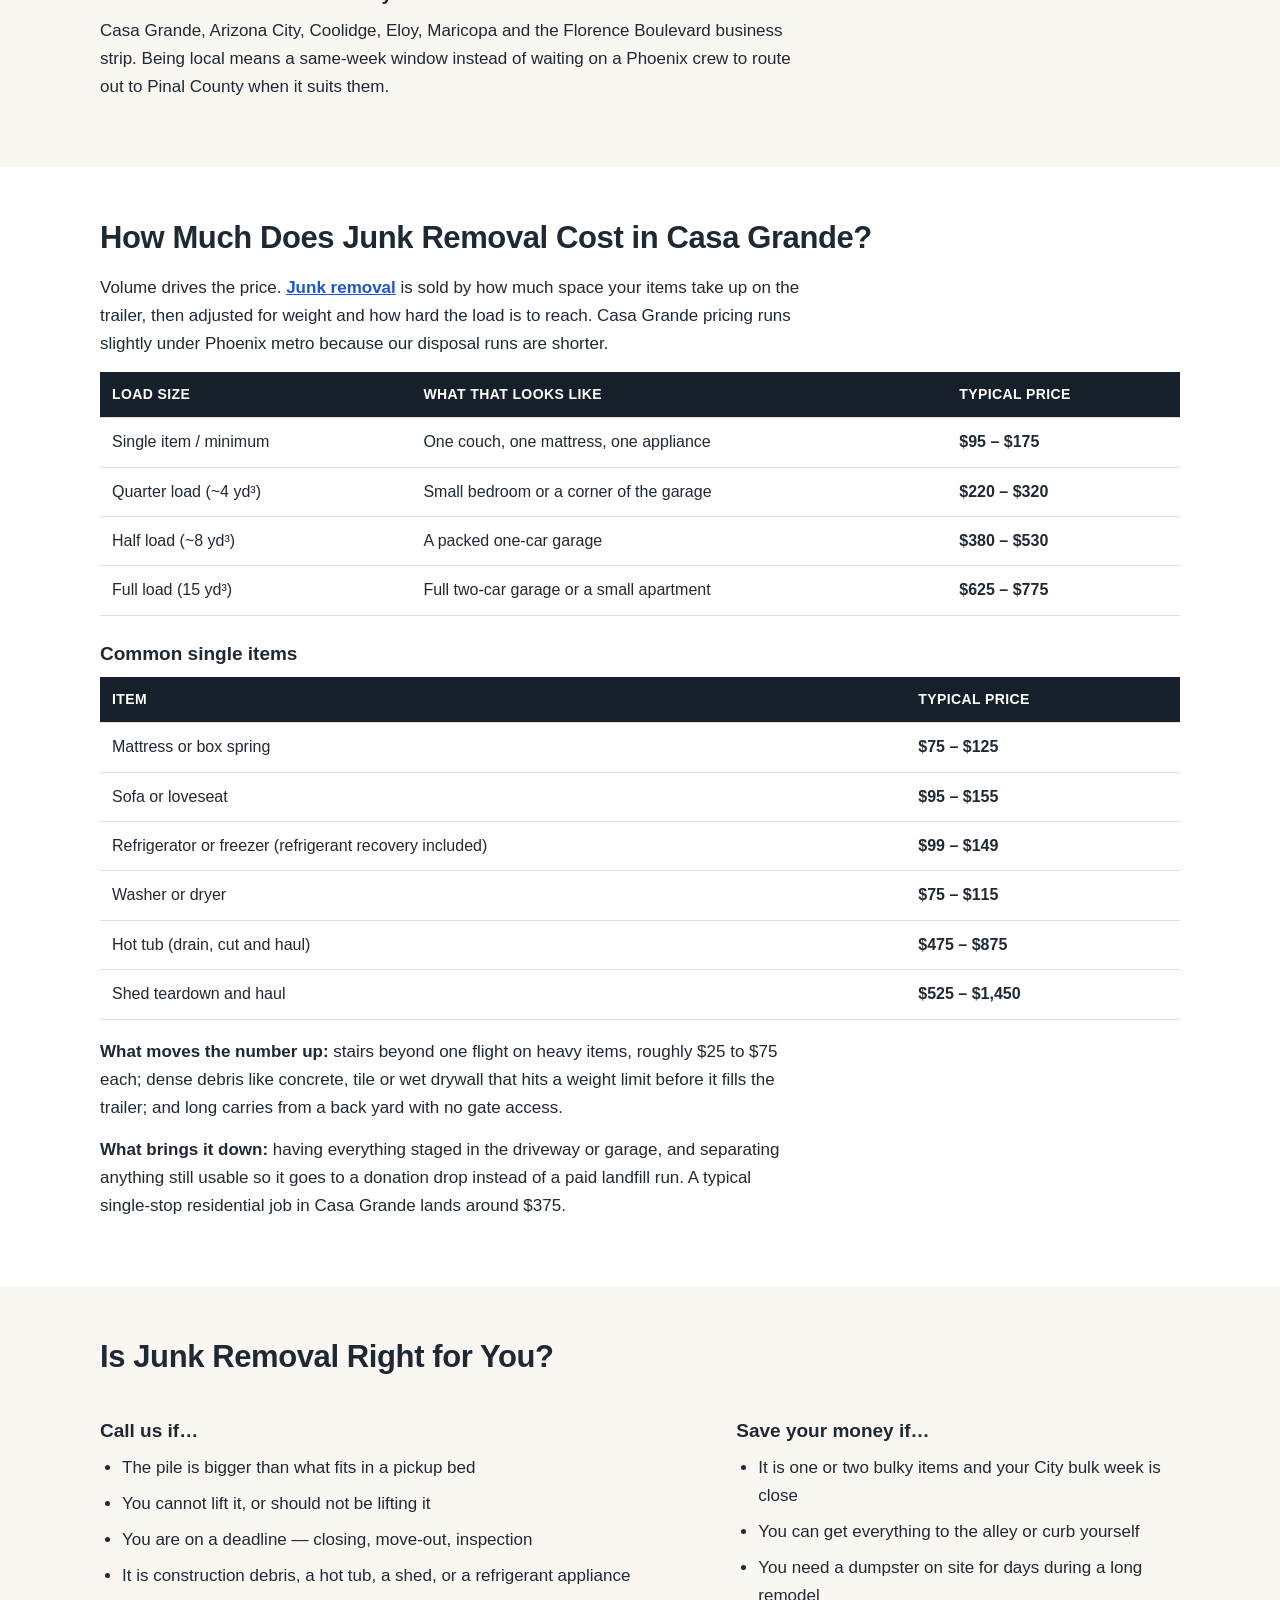
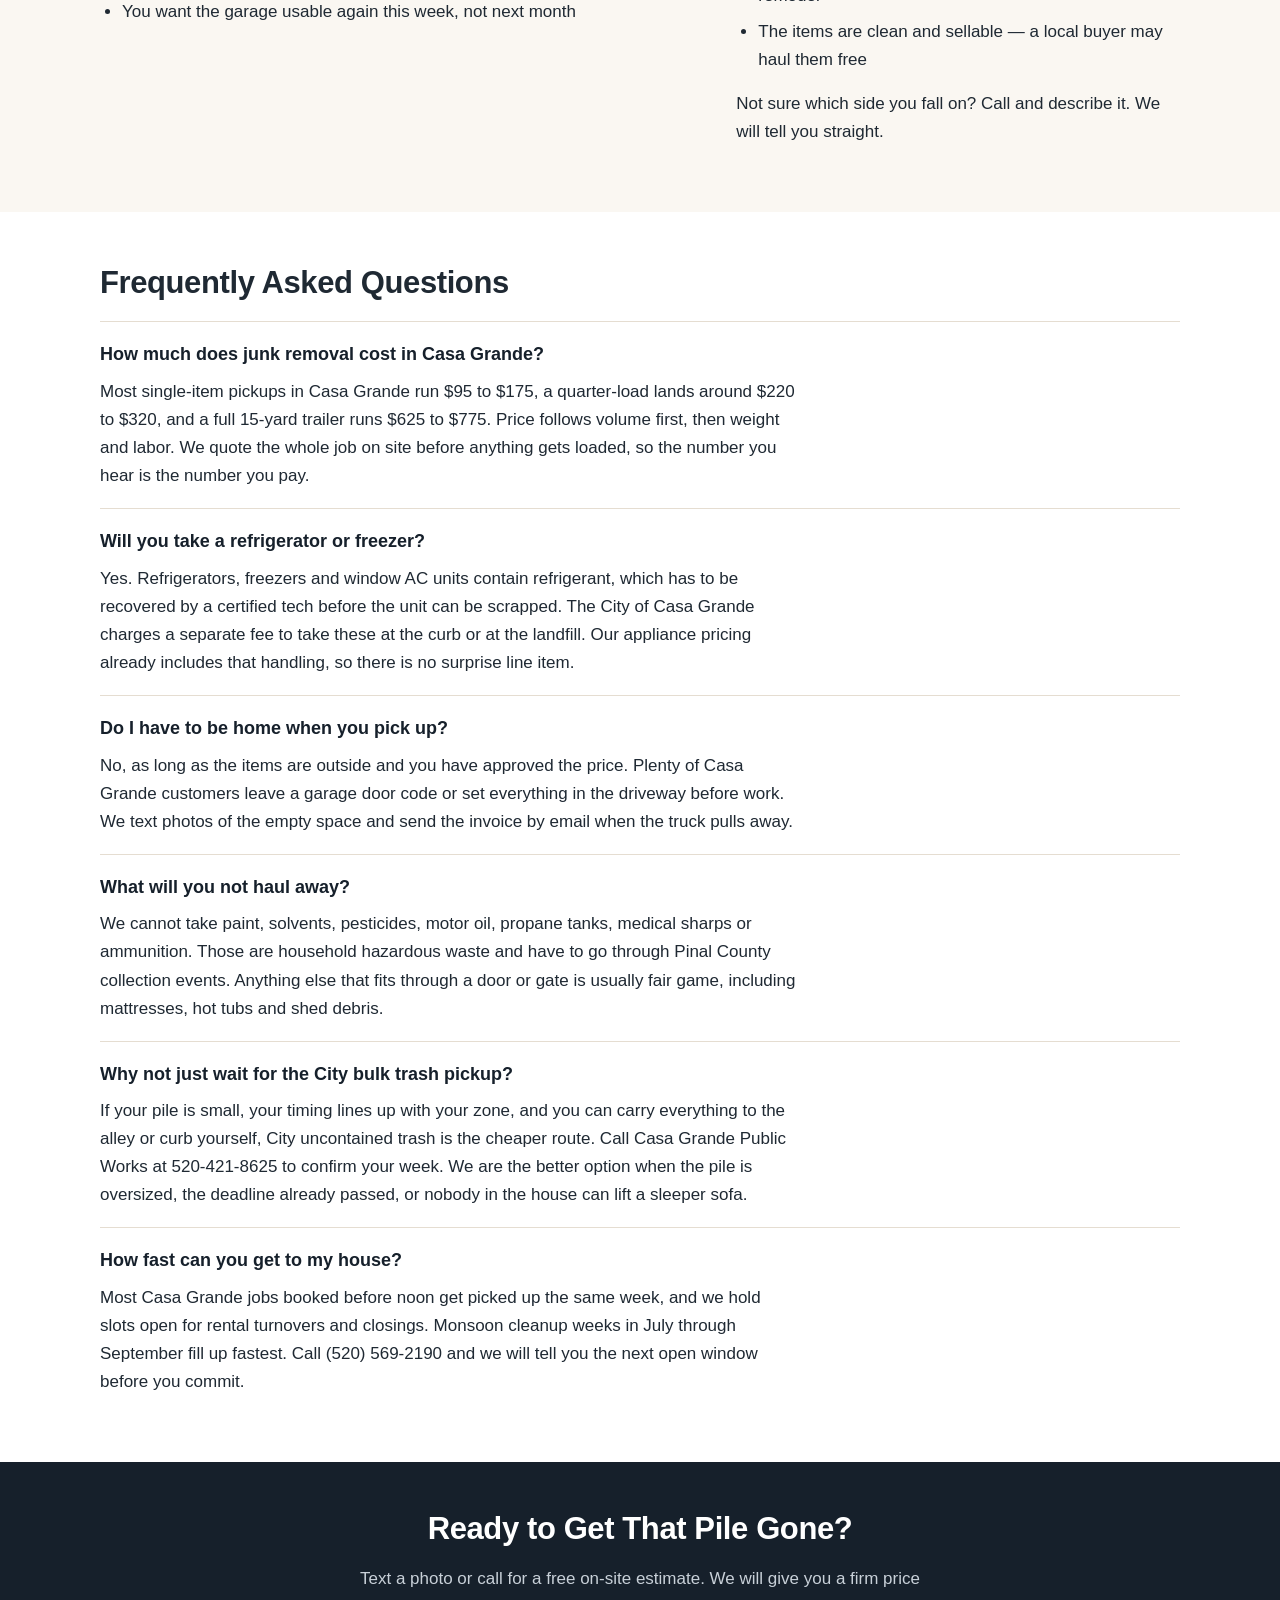
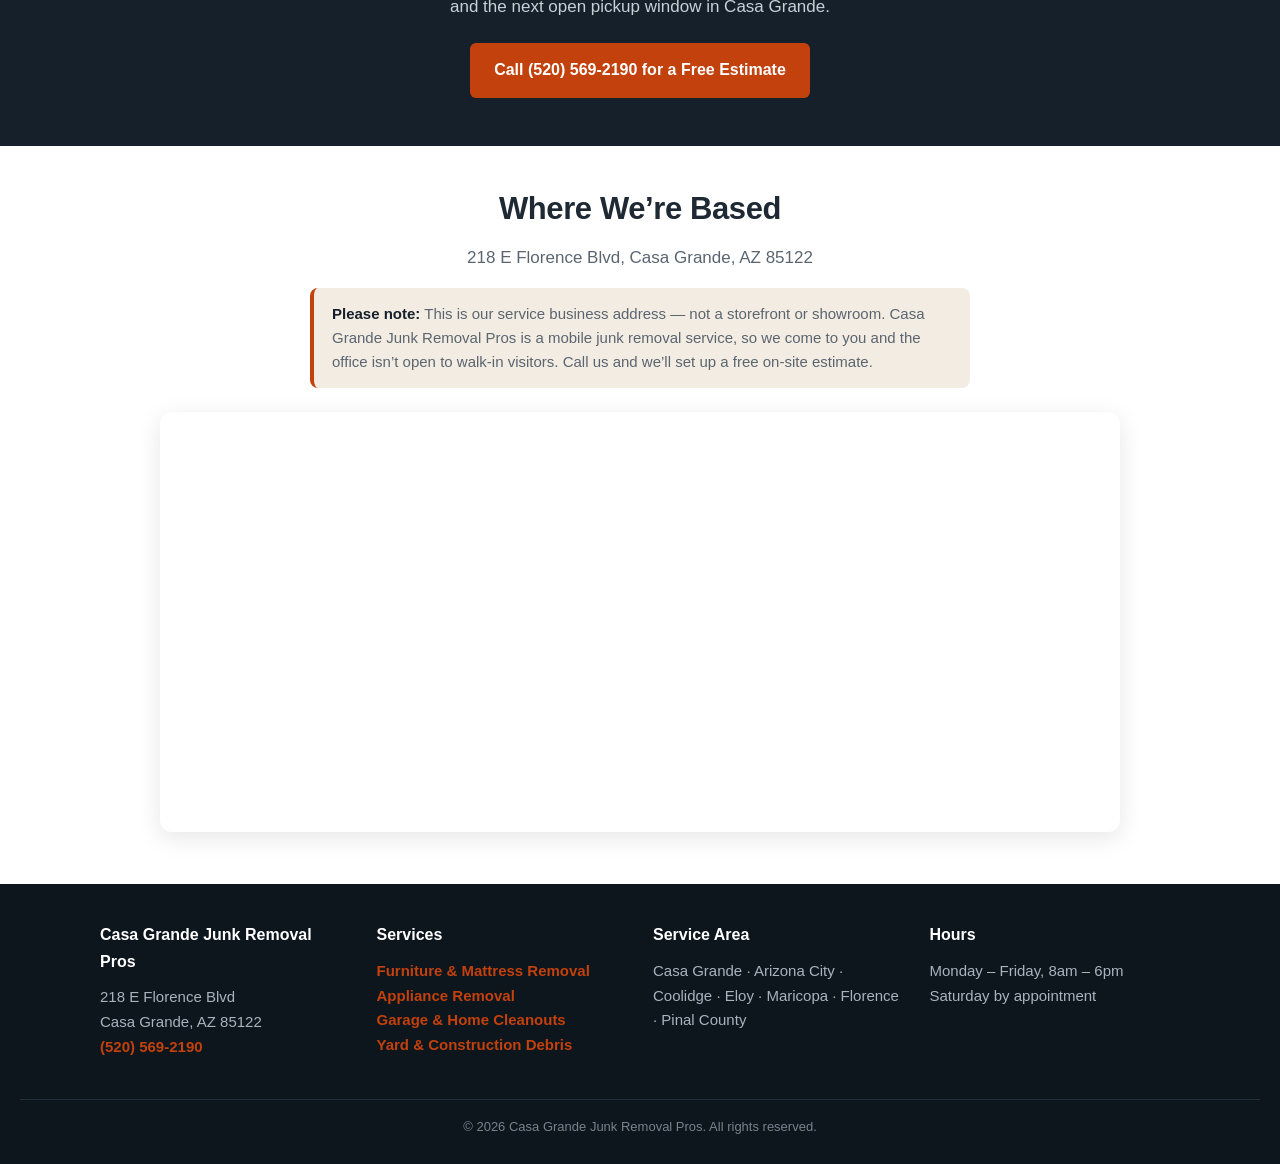
==== commit c7bc0b42: "Add backlink to junkremovalcibolo.com (circle #173)" ====
--- a/index.html
+++ b/index.html
@@ -137,7 +137,7 @@
 <section>
   <div class="wrap">
     <h2>How Much Does Junk Removal Cost in Casa Grande?</h2>
-    <p>Volume drives the price. Junk removal is sold by how much space your items take up on the trailer, then adjusted for weight and how hard the load is to reach. Casa Grande pricing runs slightly under Phoenix metro because our disposal runs are shorter.</p>
+    <p>Volume drives the price. <a href="https://junkremovalcibolo.com/" style="color:#1a56db;text-decoration:underline;font-weight:600;">Junk removal</a> is sold by how much space your items take up on the trailer, then adjusted for weight and how hard the load is to reach. Casa Grande pricing runs slightly under Phoenix metro because our disposal runs are shorter.</p>
     <table class="price">
       <tr><th>Load size</th><th>What that looks like</th><th>Typical price</th></tr>
       <tr><td>Single item / minimum</td><td>One couch, one mattress, one appliance</td><td>$95 &ndash; $175</td></tr>
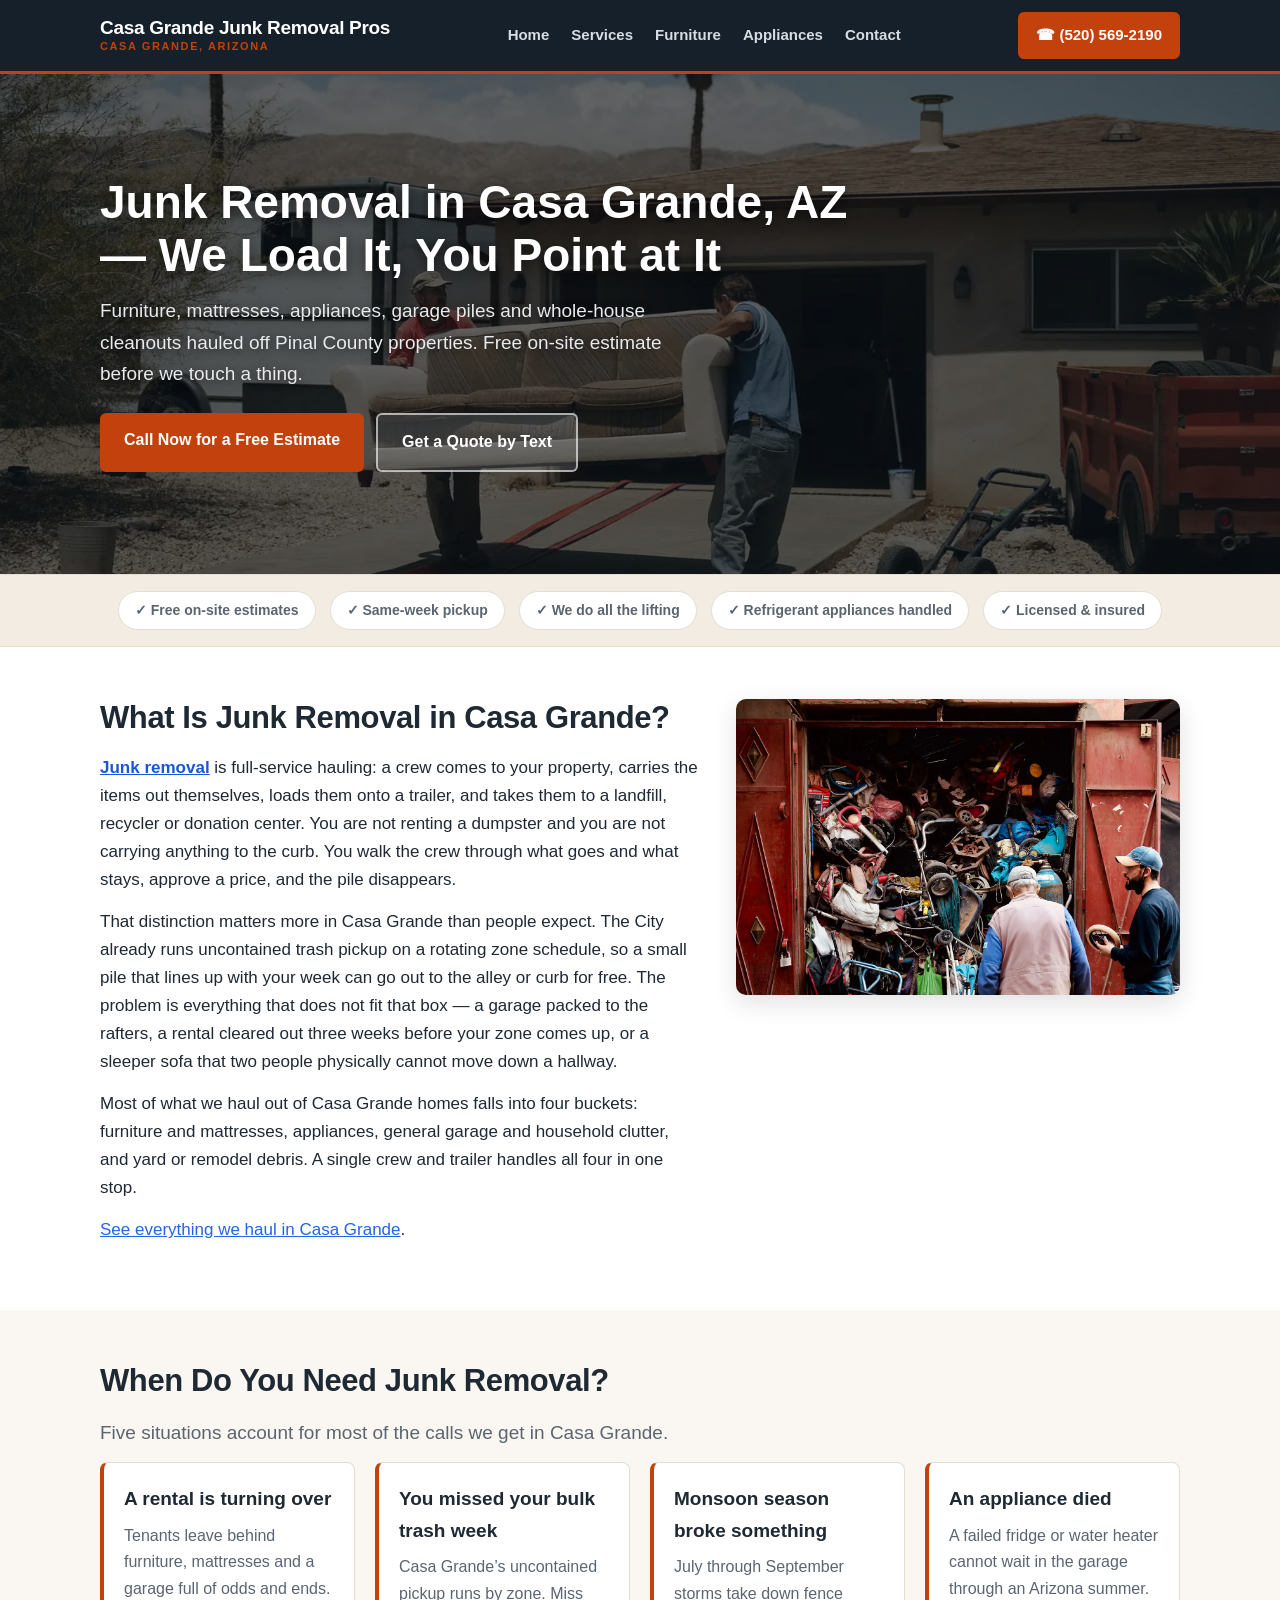
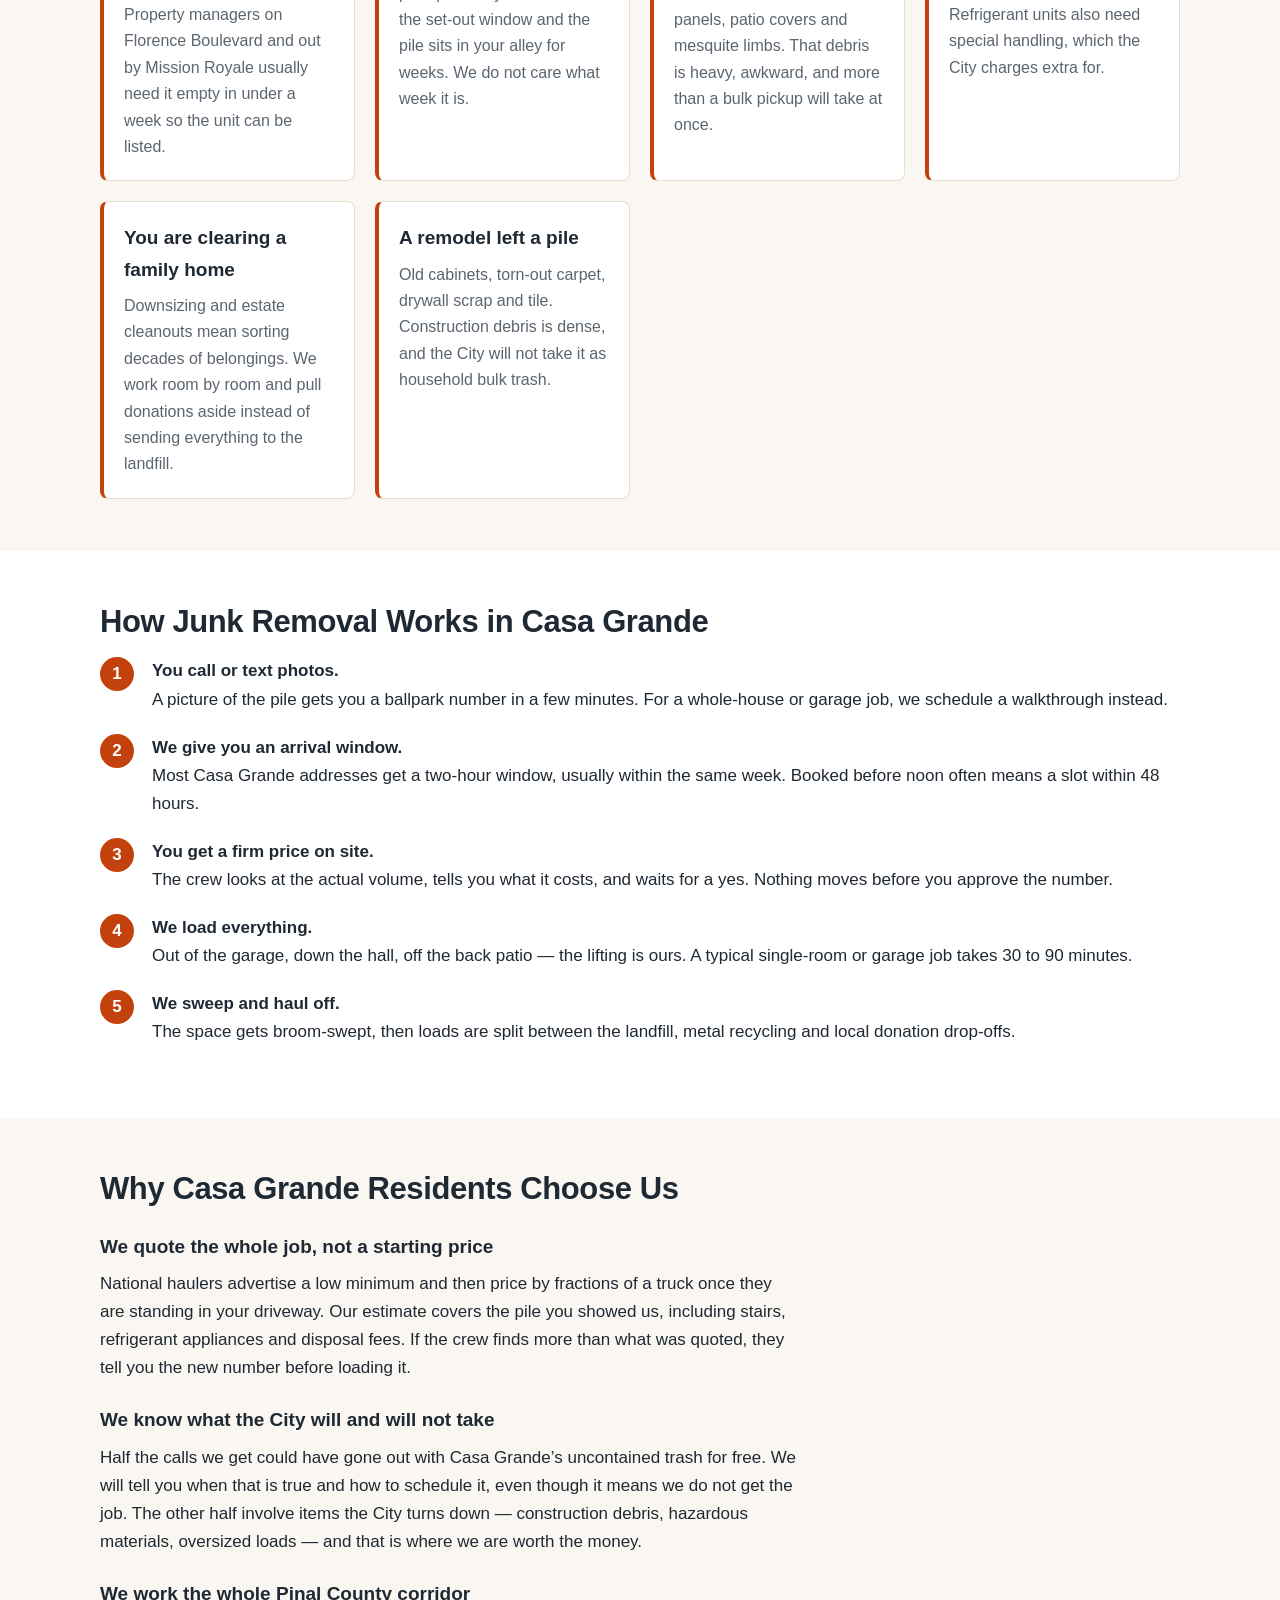
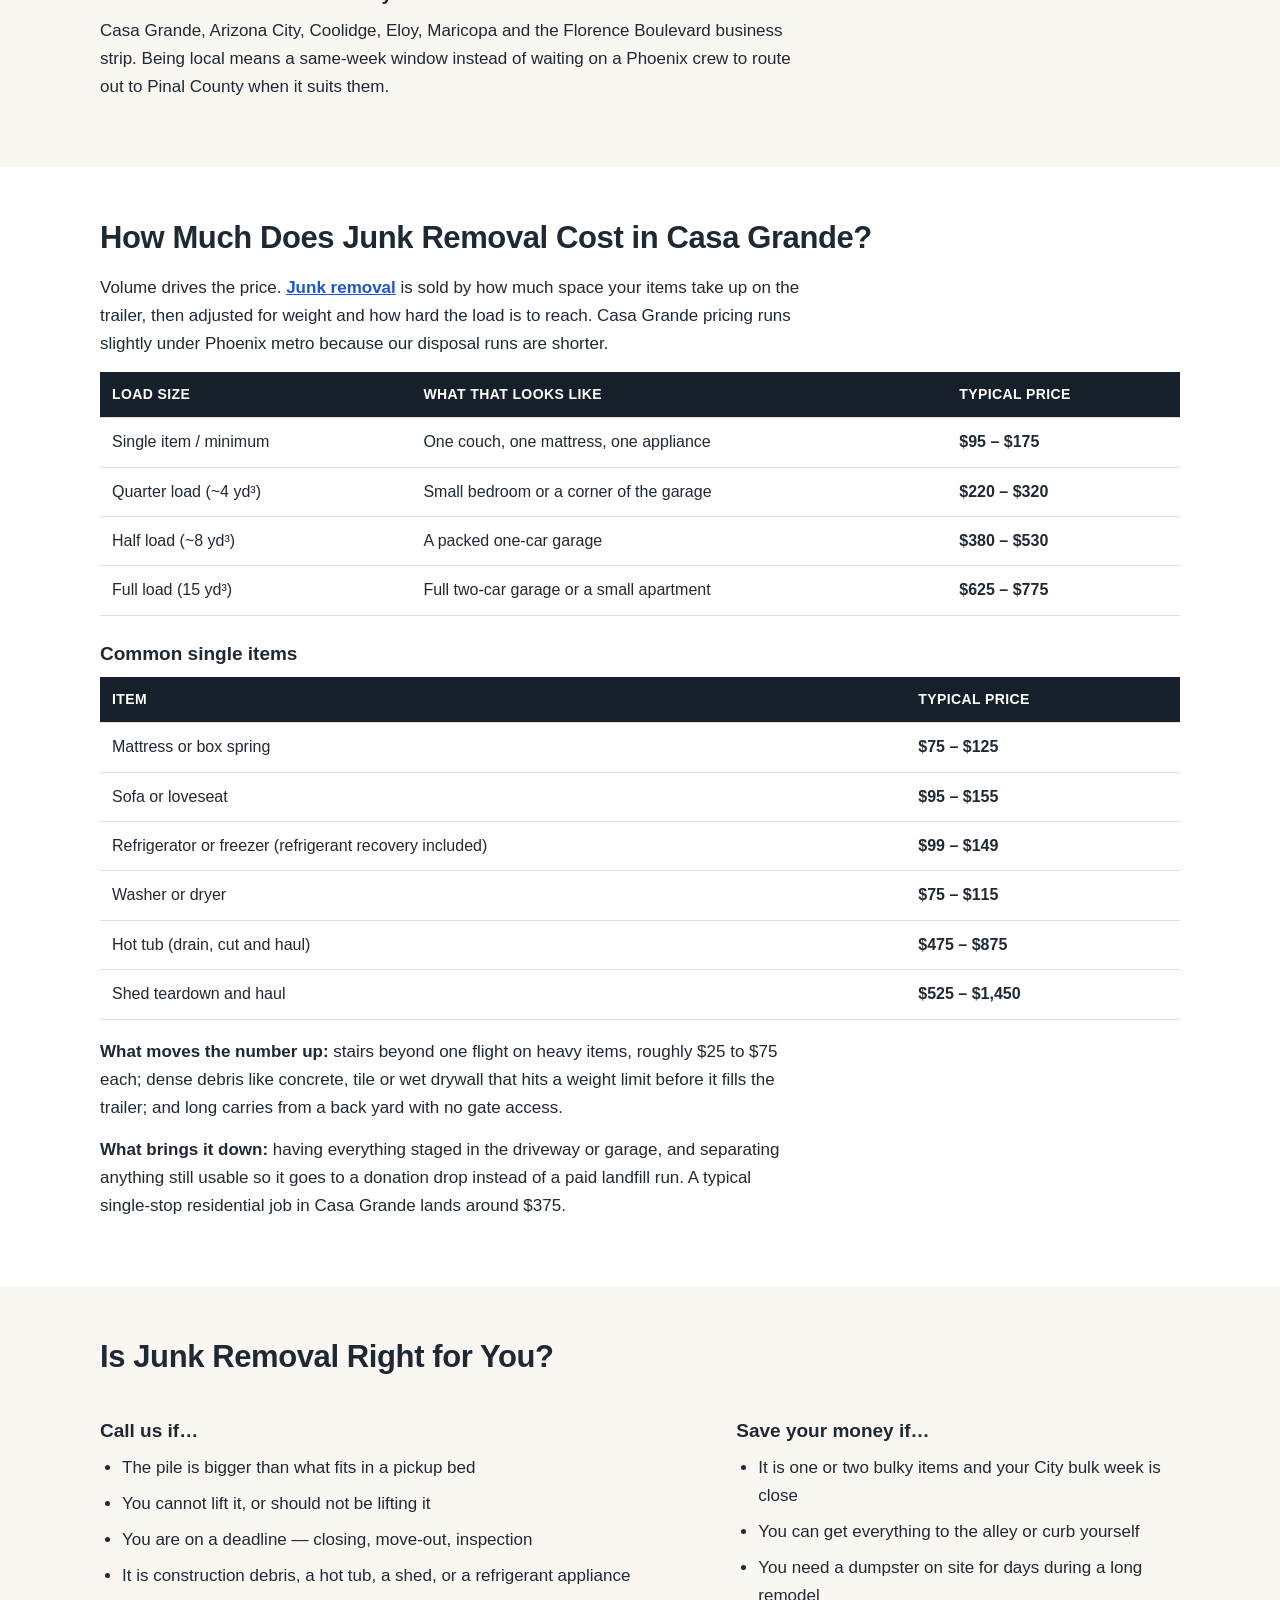
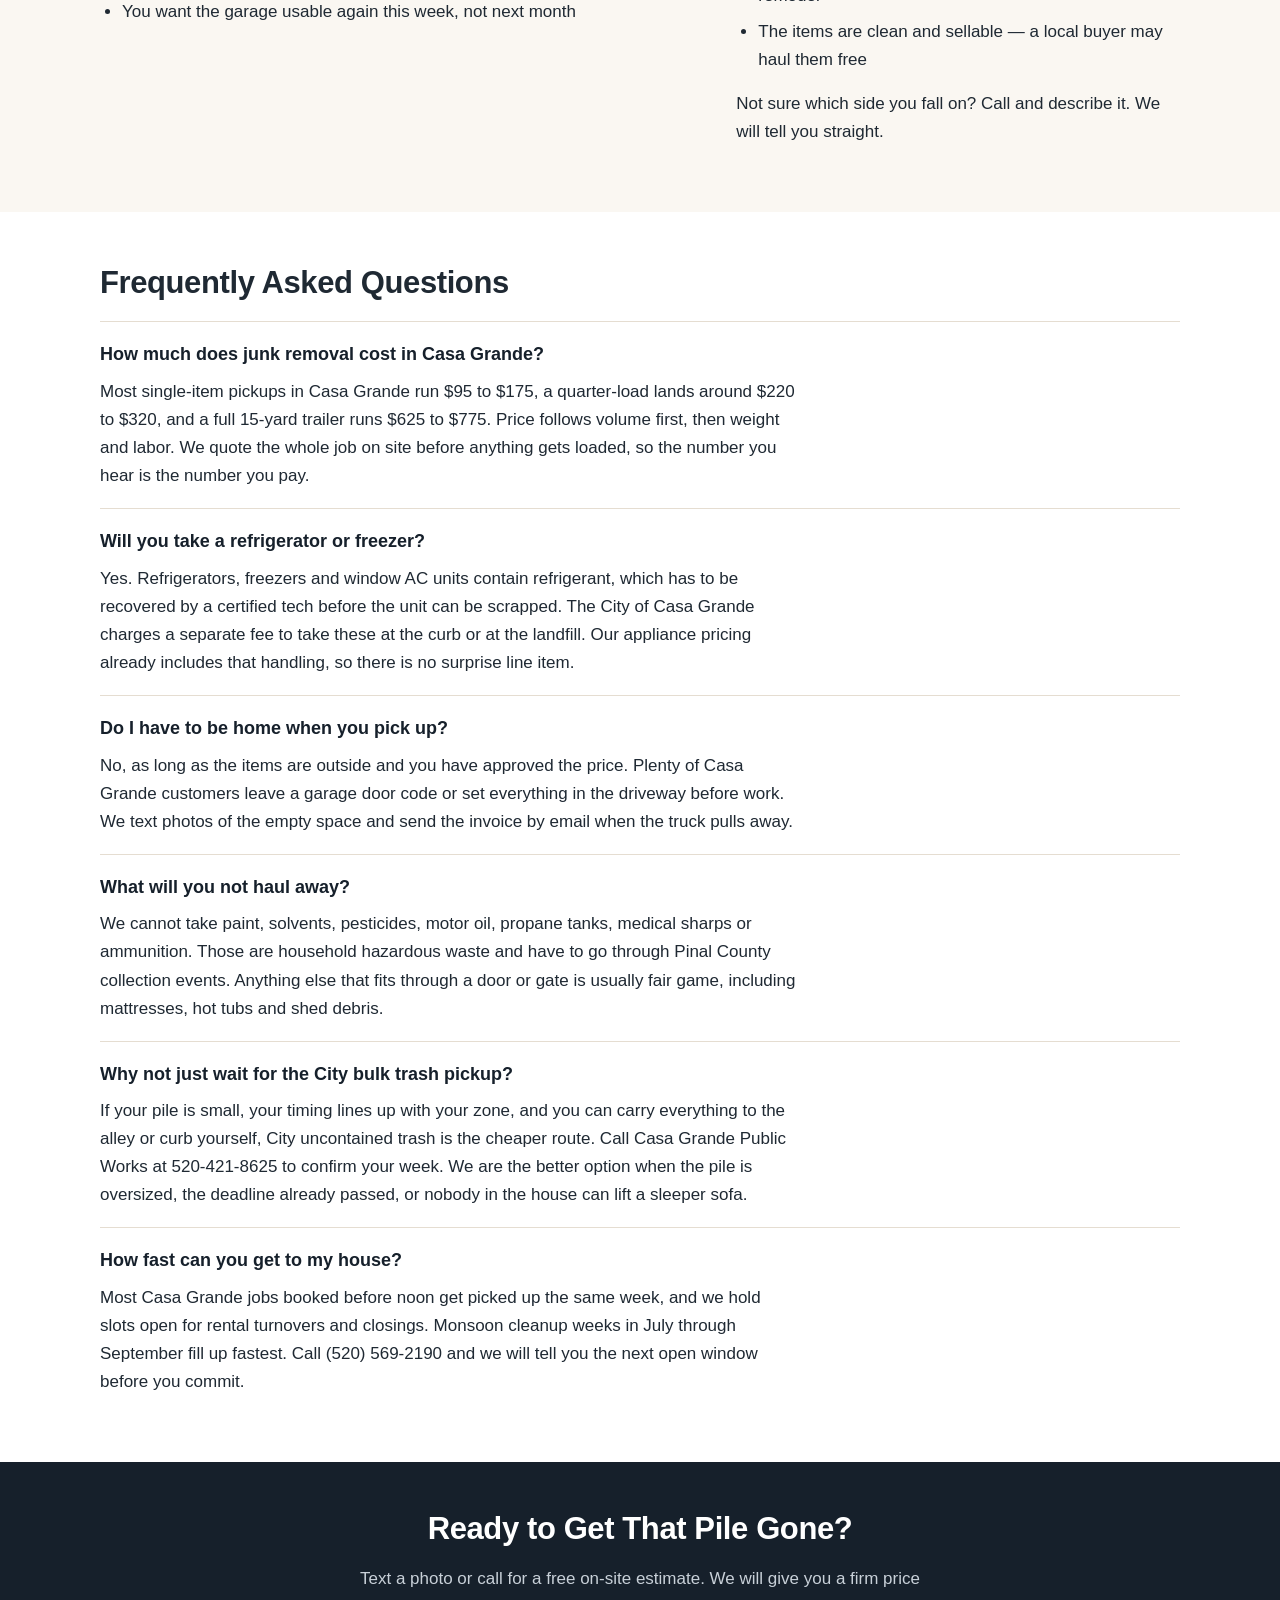
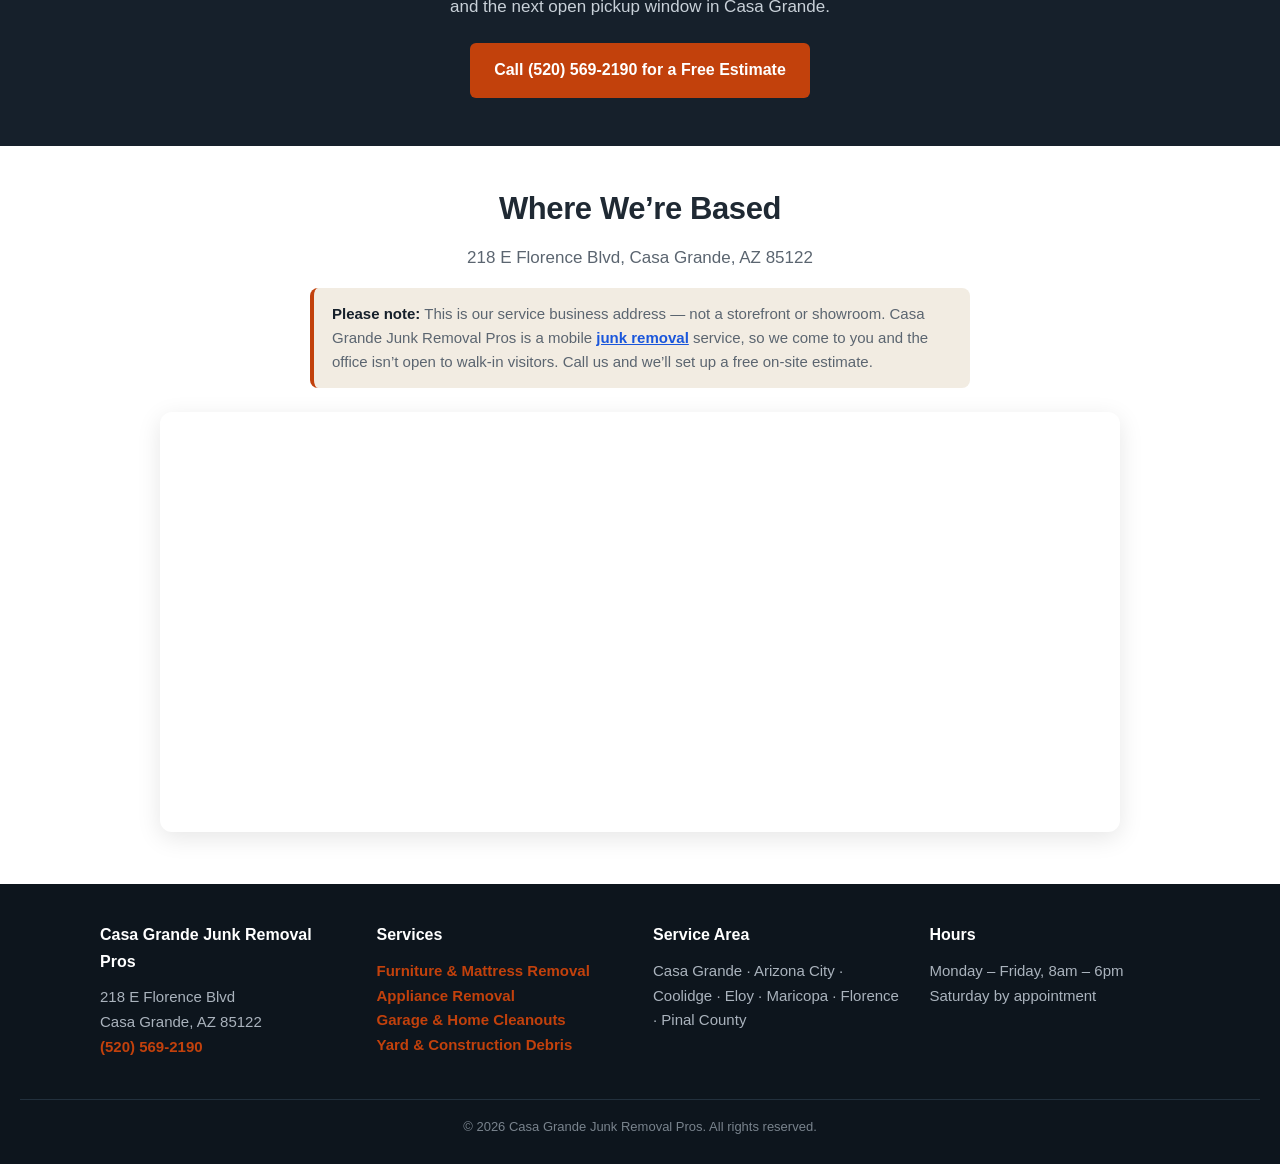
==== commit 4f0486a6: "Add backlink to woonsocketjunkremovalco.com (circle #203)" ====
--- a/index.html
+++ b/index.html
@@ -235,7 +235,7 @@
   <div class="wrap" style="text-align:center;">
     <h2>Where We&rsquo;re Based</h2>
     <p style="color:#5b6570;margin:0 auto 16px;">218 E Florence Blvd, Casa Grande, AZ 85122</p>
-    <p class="note"><strong style="color:#16202b;">Please note:</strong> This is our service business address &mdash; not a storefront or showroom. Casa Grande Junk Removal Pros is a mobile junk removal service, so we come to you and the office isn&rsquo;t open to walk-in visitors. Call us and we&rsquo;ll set up a free on-site estimate.</p>
+    <p class="note"><strong style="color:#16202b;">Please note:</strong> This is our service business address &mdash; not a storefront or showroom. Casa Grande Junk Removal Pros is a mobile <a href="https://woonsocketjunkremovalco.com/" style="color:#1a56db;text-decoration:underline;font-weight:600;">junk removal</a> service, so we come to you and the office isn&rsquo;t open to walk-in visitors. Call us and we&rsquo;ll set up a free on-site estimate.</p>
     <div class="mapbox">
       <iframe title="Map to Casa Grande Junk Removal Pros service address, 218 E Florence Blvd, Casa Grande, AZ 85122" src="https://www.google.com/maps?q=218%20E%20Florence%20Blvd%2C%20Casa%20Grande%2C%20AZ%2085122&amp;output=embed" width="100%" height="420" style="border:0; display:block;" loading="lazy" referrerpolicy="no-referrer-when-downgrade" allowfullscreen></iframe>
     </div>
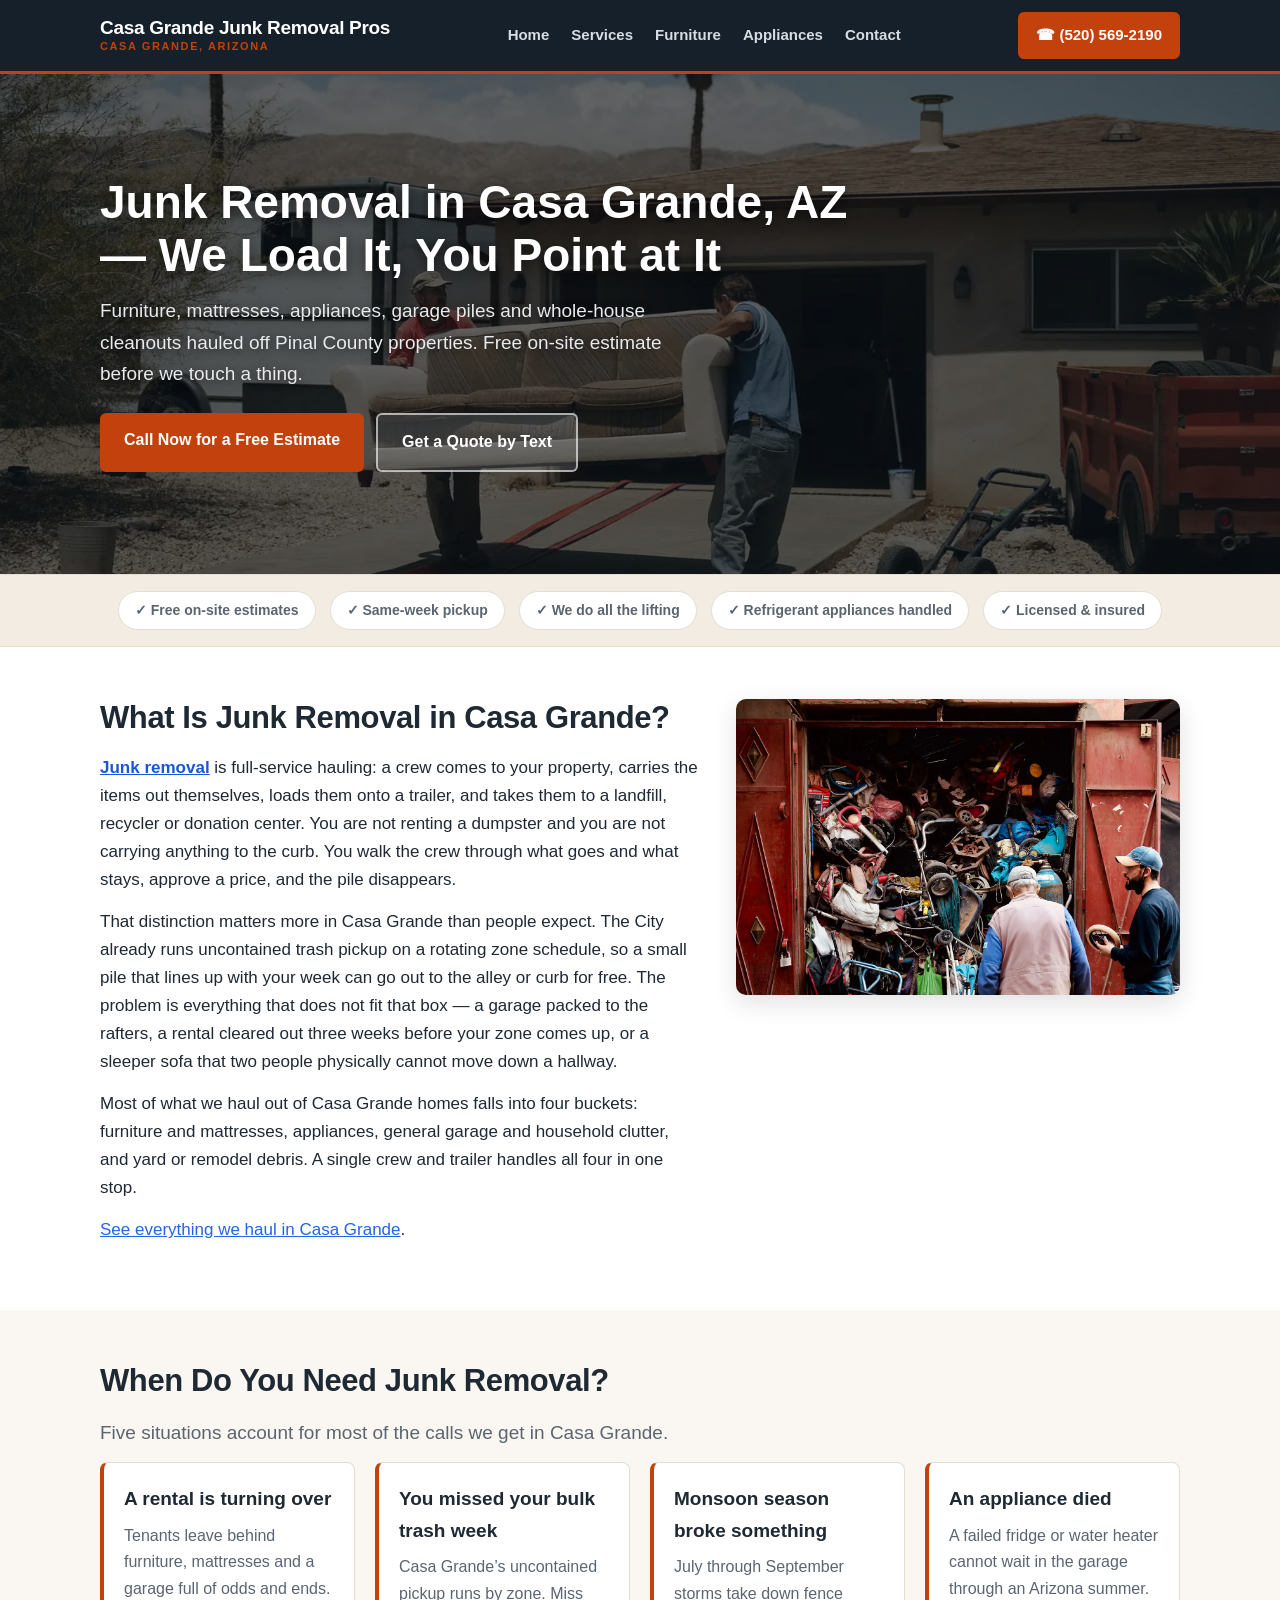
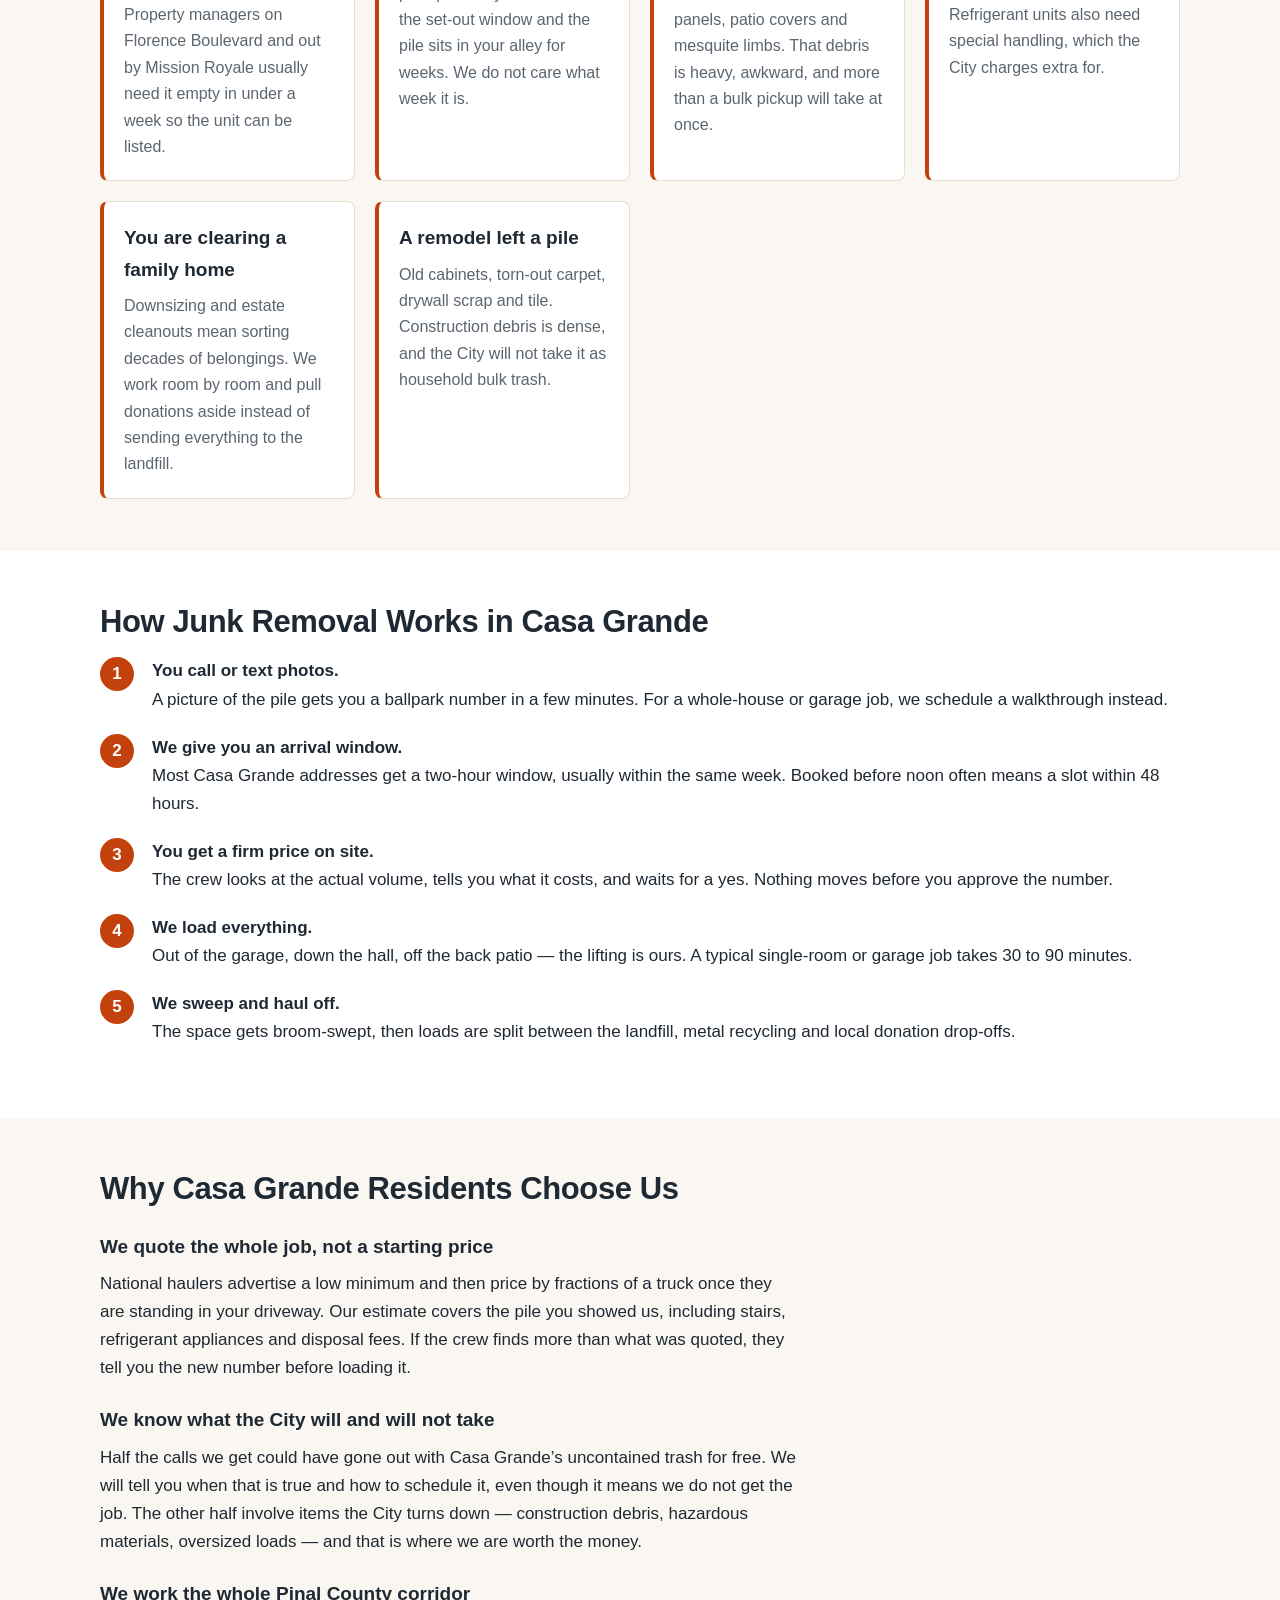
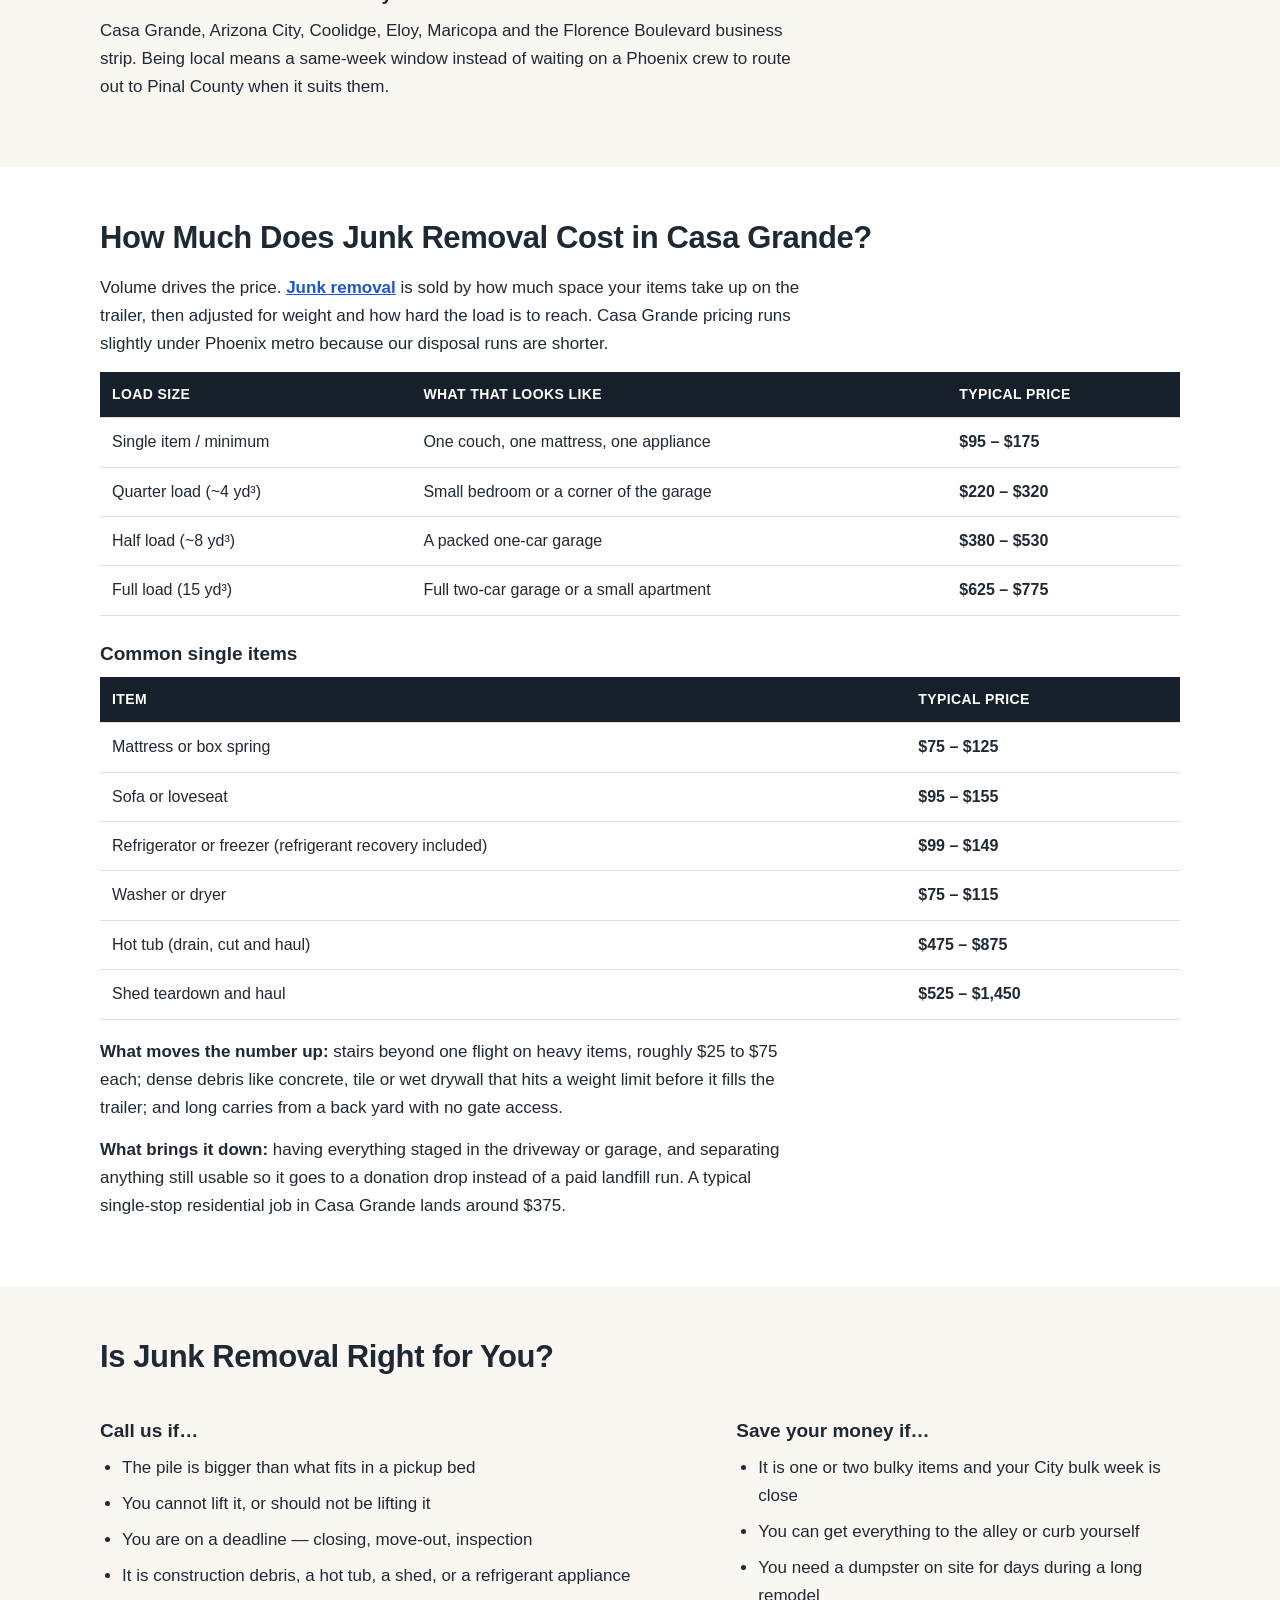
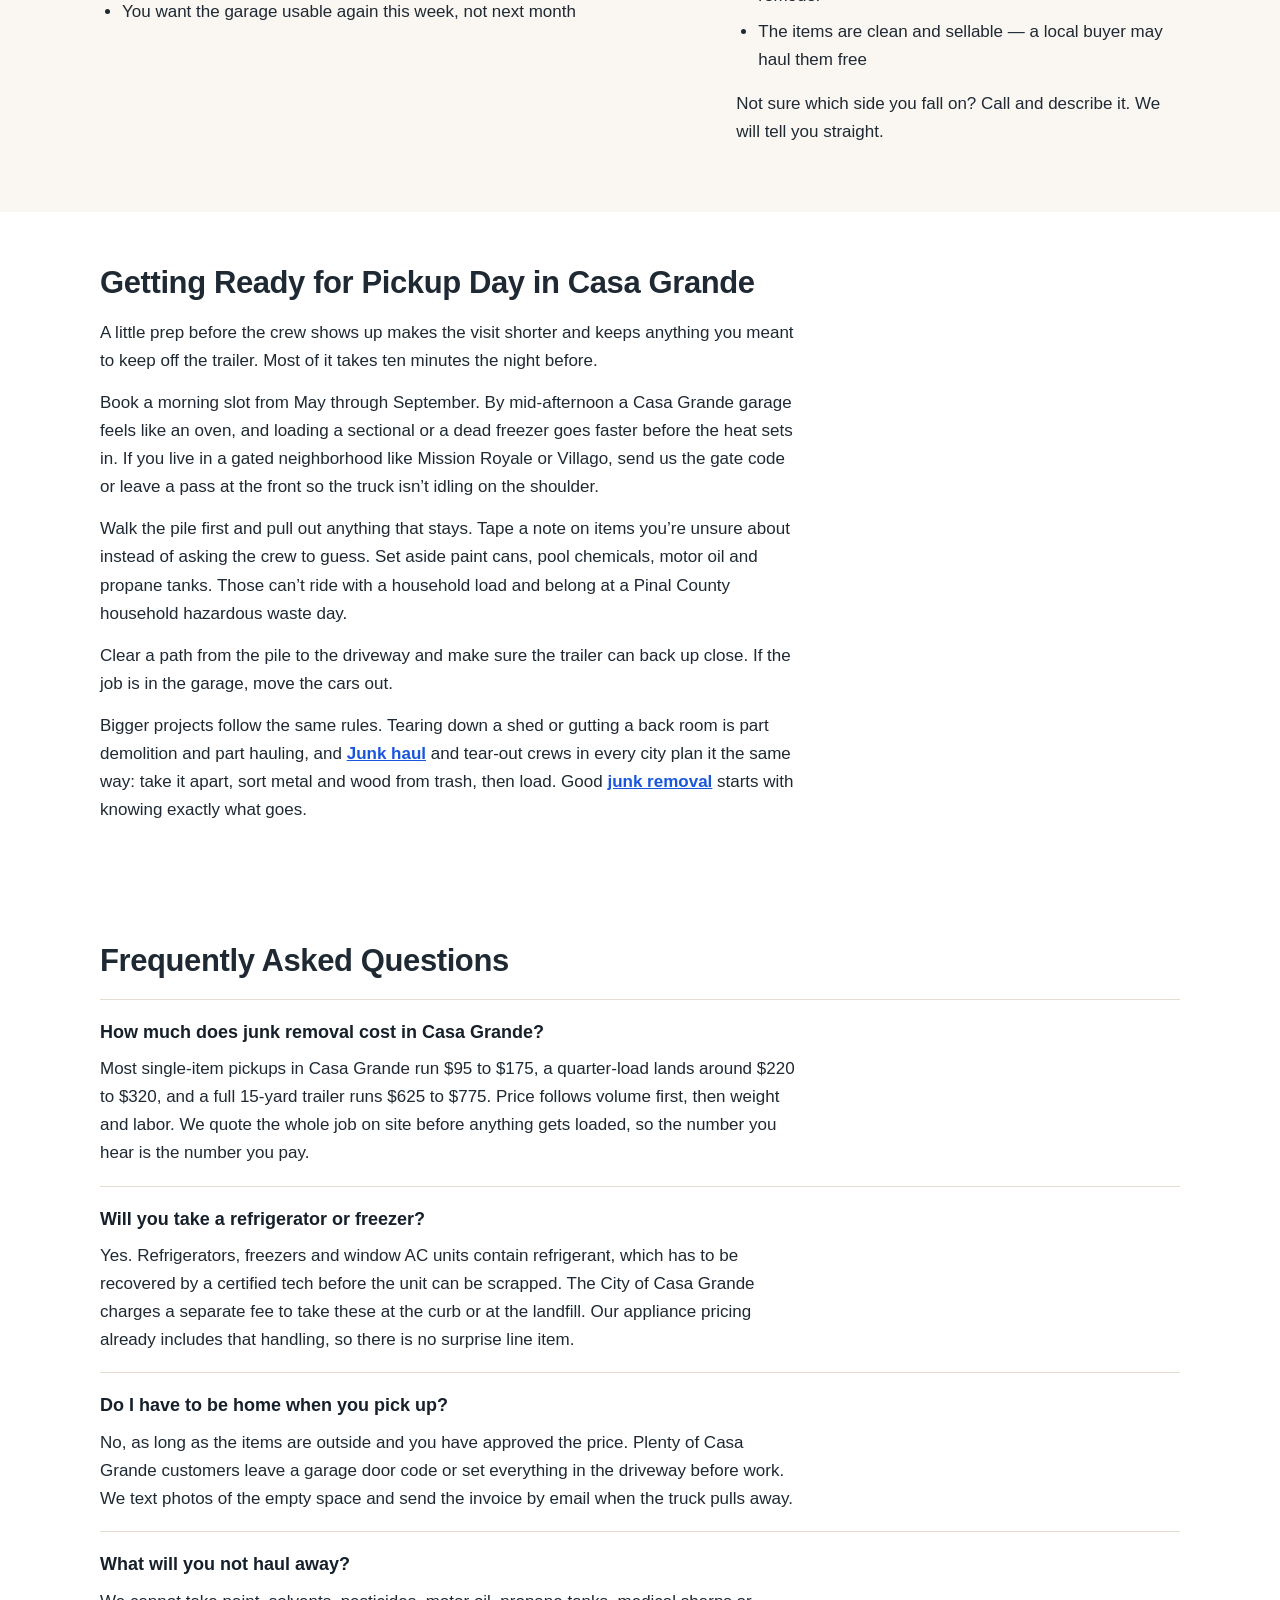
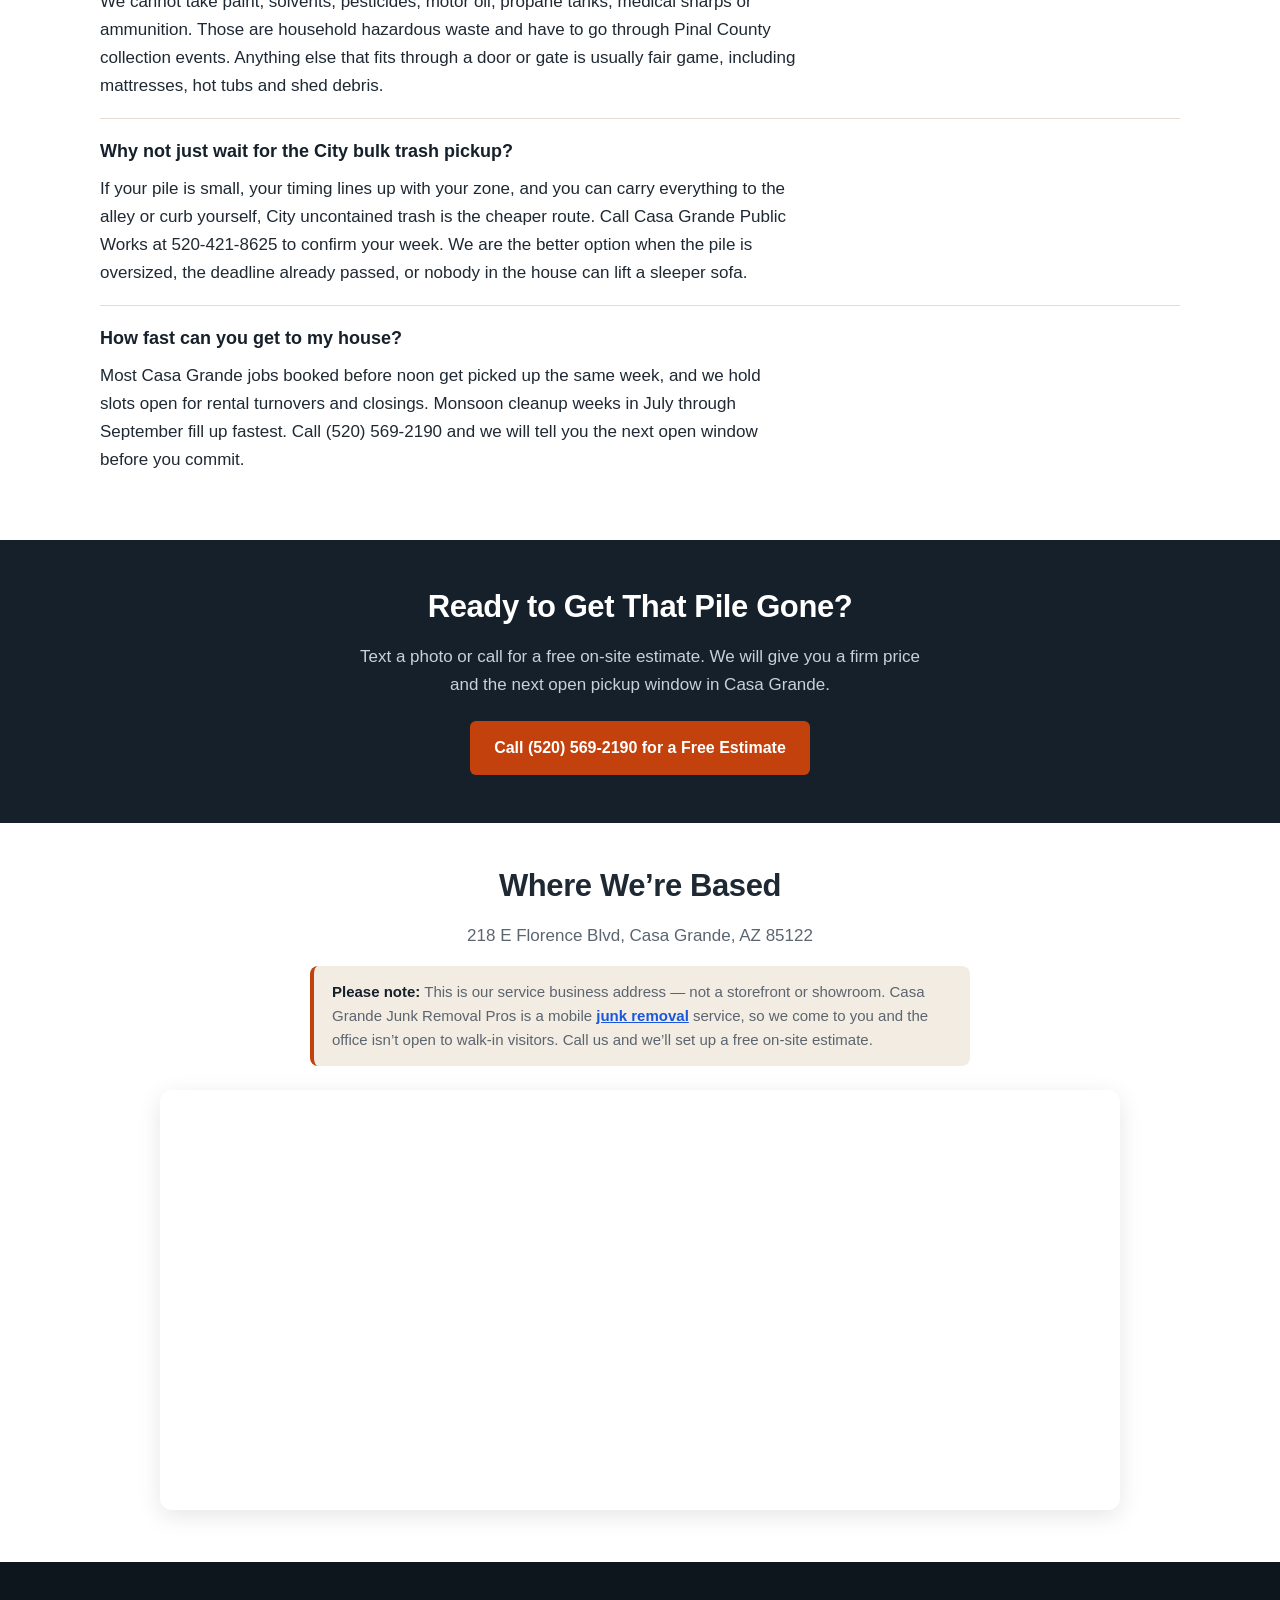
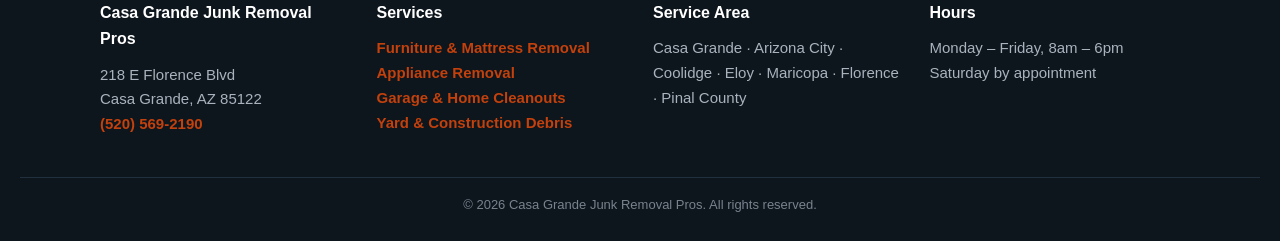
==== commit eb4054d0: "Add backlink to demolitionfortwayne.com (circles #199, #202)" ====
--- a/index.html
+++ b/index.html
@@ -190,6 +190,17 @@
 
 <section>
   <div class="wrap">
+    <h2>Getting Ready for Pickup Day in Casa Grande</h2>
+    <p>A little prep before the crew shows up makes the visit shorter and keeps anything you meant to keep off the trailer. Most of it takes ten minutes the night before.</p>
+    <p>Book a morning slot from May through September. By mid-afternoon a Casa Grande garage feels like an oven, and loading a sectional or a dead freezer goes faster before the heat sets in. If you live in a gated neighborhood like Mission Royale or Villago, send us the gate code or leave a pass at the front so the truck isn&rsquo;t idling on the shoulder.</p>
+    <p>Walk the pile first and pull out anything that stays. Tape a note on items you&rsquo;re unsure about instead of asking the crew to guess. Set aside paint cans, pool chemicals, motor oil and propane tanks. Those can&rsquo;t ride with a household load and belong at a Pinal County household hazardous waste day.</p>
+    <p>Clear a path from the pile to the driveway and make sure the trailer can back up close. If the job is in the garage, move the cars out.</p>
+    <p>Bigger projects follow the same rules. Tearing down a shed or gutting a back room is part demolition and part hauling, and <a href="https://demolitionfortwayne.com/" style="color:#1a56db;text-decoration:underline;font-weight:600;">Junk haul</a> and tear-out crews in every city plan it the same way: take it apart, sort metal and wood from trash, then load. Good <a href="https://demolitionfortwayne.com/" style="color:#1a56db;text-decoration:underline;font-weight:600;">junk removal</a> starts with knowing exactly what goes.</p>
+  </div>
+</section>
+
+<section>
+  <div class="wrap">
     <h2>Frequently Asked Questions</h2>
 
     <div class="faq">
